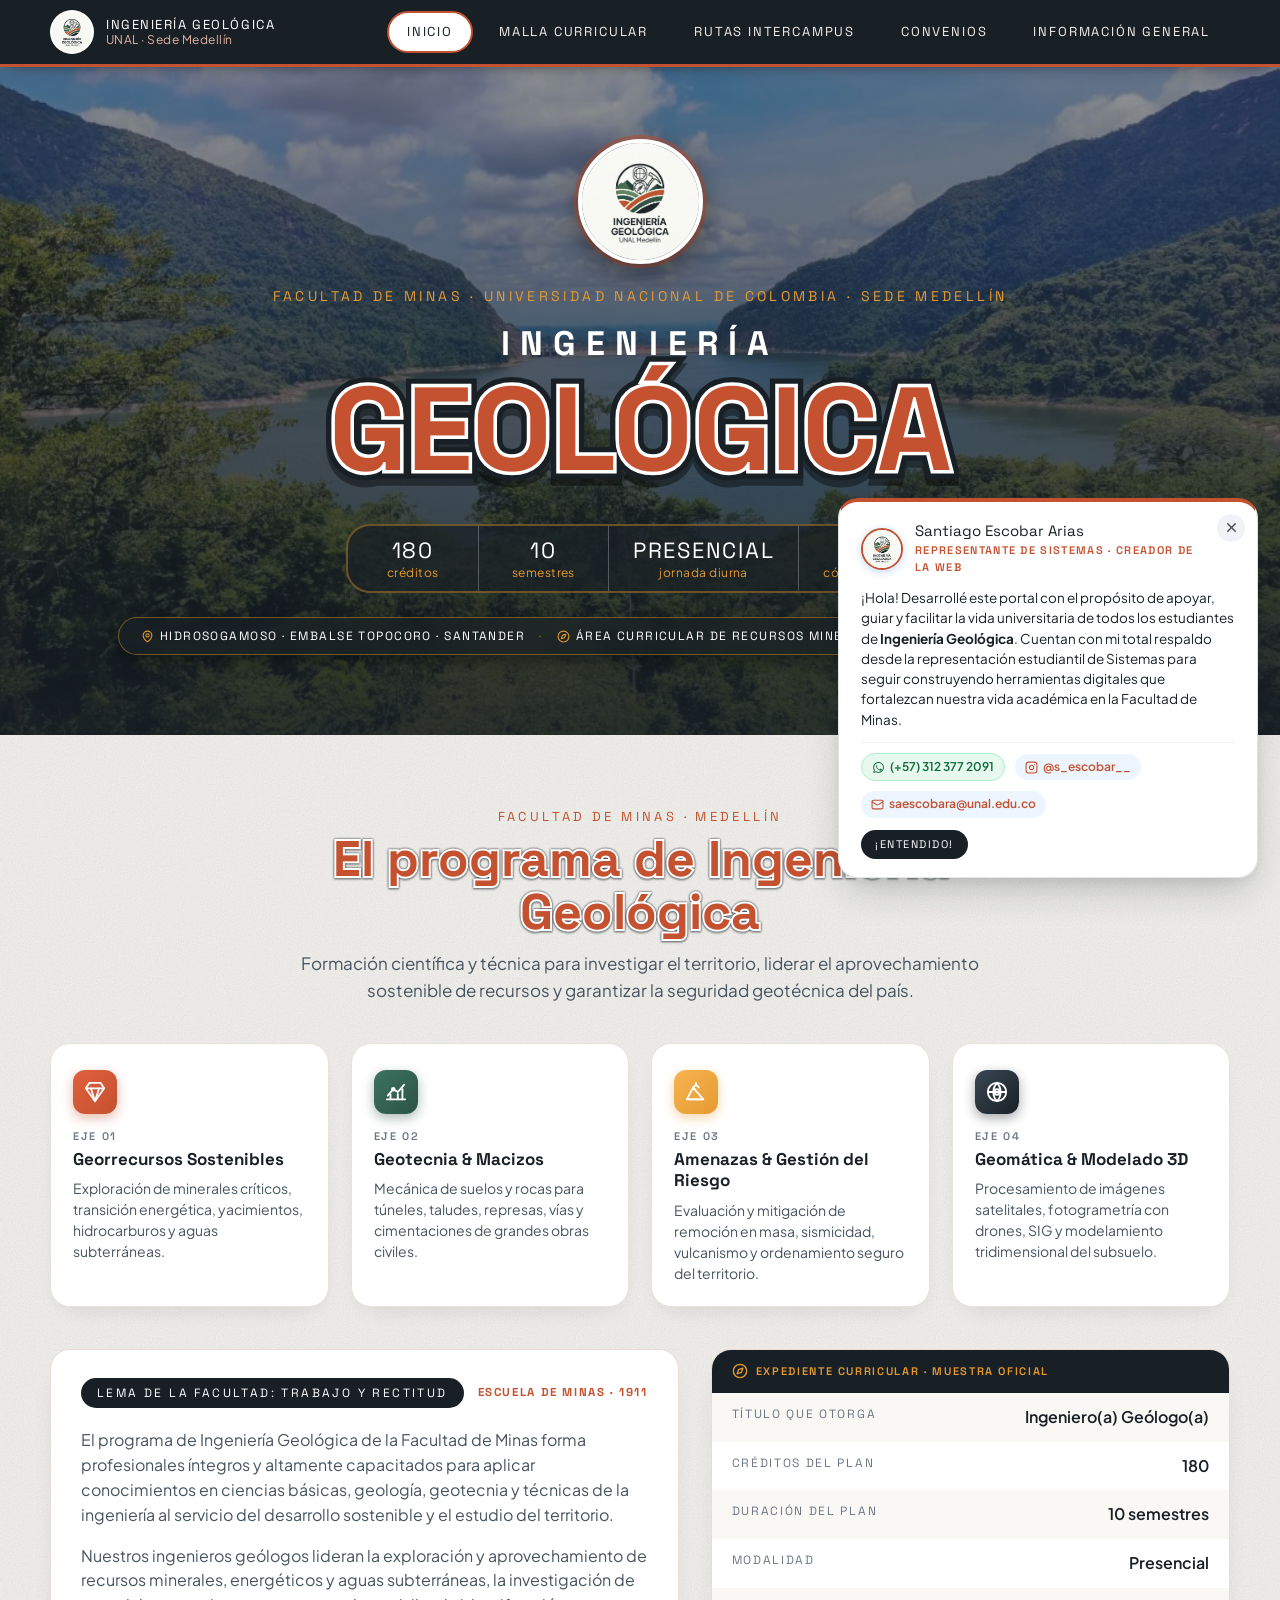
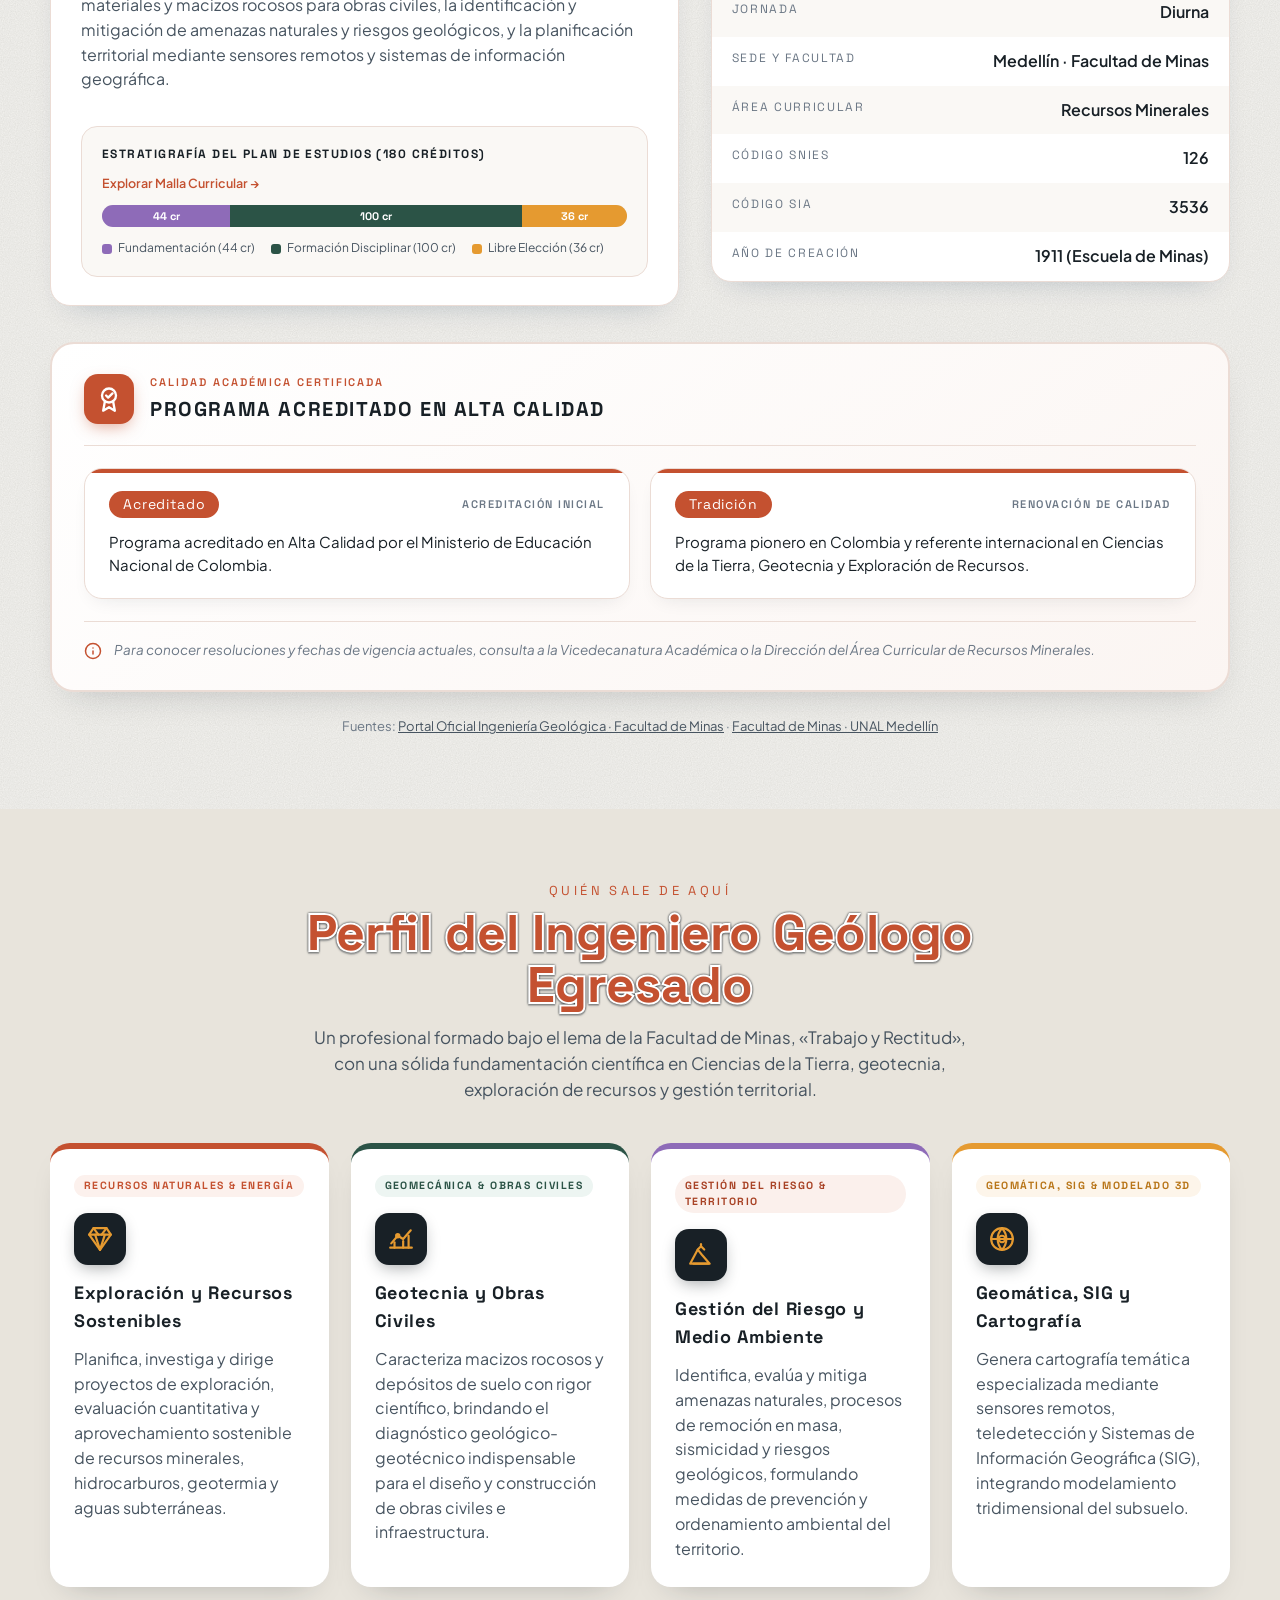
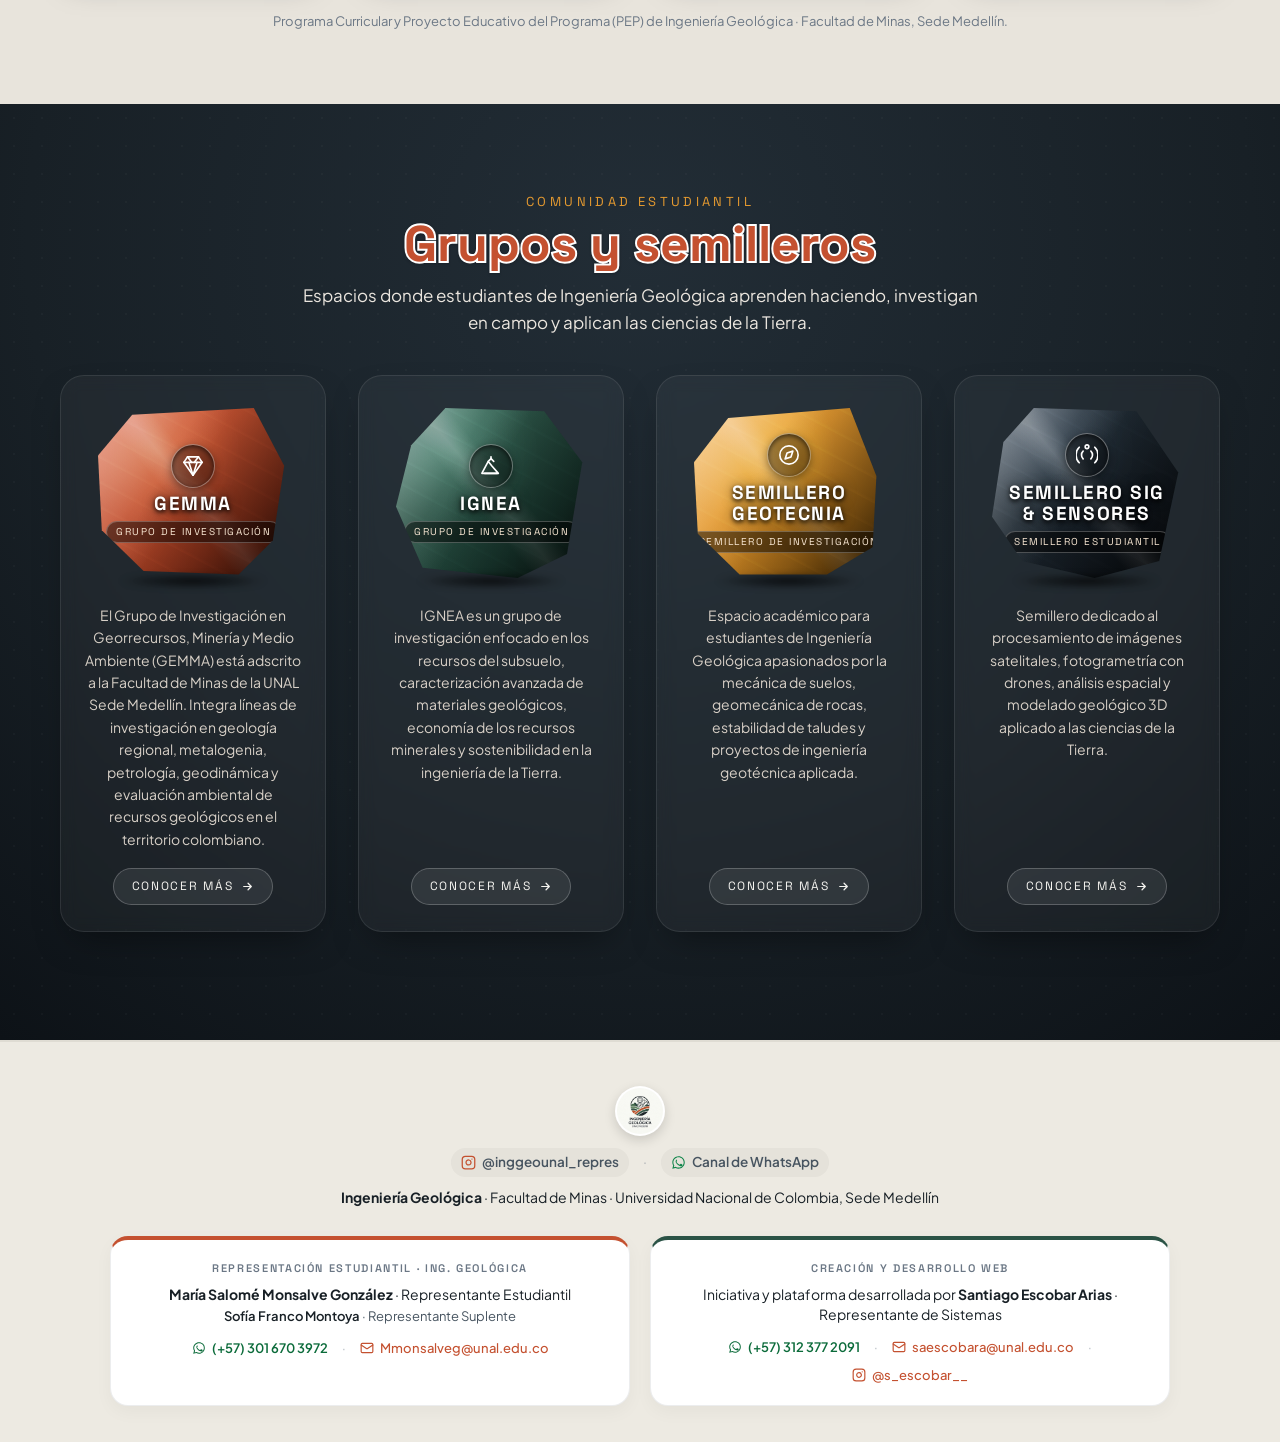
==== index.html @ 5e001ba3 "Beta web Geologia UNMED" ====
<!doctype html>
<html lang="es">
<head>
  <meta charset="utf-8">
  <meta name="viewport" content="width=device-width, initial-scale=1">
  <title>Ingeniería Geológica · UNAL Medellín</title>
  <meta name="description" content="Programa de Ingeniería Geológica de la Facultad de Minas, Universidad Nacional de Colombia, Sede Medellín: información del programa, malla curricular, perfil del egresado, grupos de investigación y vida estudiantil.">
  <link rel="icon" type="image/jpeg" href="img/logo-geologia.jpg">
  <link rel="preconnect" href="https://fonts.googleapis.com">
  <link rel="preconnect" href="https://fonts.gstatic.com" crossorigin>
  <link rel="stylesheet" href="https://fonts.googleapis.com/css2?family=Plus+Jakarta+Sans:wght@400;500;600;700&family=Space+Grotesk:wght@500;600;700&display=swap">
  <link rel="stylesheet" href="css/base.css">
  <link rel="stylesheet" href="css/inicio.css">
</head>
<body data-pagina="inicio">

  <div id="barra"></div>

  <!-- PORTADA -->
  <section class="portada foto foto--inicio">
    <div class="contenedor portada__contenido">
      <div class="portada__logo-wrap">
        <img class="portada__logo" src="img/logo-geologia.jpg" alt="Logo oficial de Ingeniería Geológica · Facultad de Minas" width="125" height="125">
      </div>
      <p class="portada__lugar">Facultad de Minas · Universidad Nacional de Colombia · Sede Medellín</p>

      <h1 class="portada__titulo">
        <span class="portada__antetitulo">Ingeniería</span>
        <span class="letras-varsity" data-texto="Geológica">Geológica</span>
      </h1>

      <ul class="portada__cifras" id="portada-cifras" aria-label="Datos clave del programa"></ul>

      <div class="portada__geobadge" aria-label="Tradición y localización geológica">
        <span class="portada__geobadge-item">
          <svg viewBox="0 0 24 24" fill="none" stroke="currentColor" stroke-width="2" stroke-linecap="round" stroke-linejoin="round" width="13" height="13" aria-hidden="true"><path d="M20 10c0 6-8 12-8 12s-8-6-8-12a8 8 0 0 1 16 0Z"/><circle cx="12" cy="10" r="3"/></svg>
          Hidrosogamoso · Embalse Topocoro · Santander
        </span>
        <span class="portada__geobadge-sep" aria-hidden="true">·</span>
        <span class="portada__geobadge-item">
          <svg viewBox="0 0 24 24" fill="none" stroke="currentColor" stroke-width="2" stroke-linecap="round" stroke-linejoin="round" width="13" height="13" aria-hidden="true"><circle cx="12" cy="12" r="10"/><polygon points="16.24 7.76 14.12 14.12 7.76 16.24 9.88 9.88 16.24 7.76"/></svg>
          Área Curricular de Recursos Minerales
        </span>
        <span class="portada__geobadge-sep" aria-hidden="true">·</span>
        <span class="portada__geobadge-item">Escuela de Minas · Desde 1911</span>
      </div>
    </div>
  </section>

  <main>

    <!-- EL PROGRAMA: se carga al abrir la página -->
    <section class="seccion programa" id="programa" aria-labelledby="programa-titulo">
      <div class="contenedor" id="programa-contenido">
        <p class="cargando">Cargando programa…</p>
      </div>
    </section>

    <!-- PERFIL DEL EGRESADO: se carga cuando la persona se acerca -->
    <section class="seccion perfil" id="perfil" aria-labelledby="perfil-titulo" data-carga="perfil">
      <div class="contenedor" id="perfil-contenido">
        <p class="cargando">Cargando perfil…</p>
      </div>
    </section>

    <!-- GRUPOS Y SEMILLEROS: se carga cuando la persona se acerca -->
    <section class="grupos" id="grupos" aria-labelledby="grupos-titulo" data-carga="grupos">
      <div class="contenedor" id="grupos-contenido">
        <p class="cargando">Cargando grupos…</p>
      </div>
    </section>

  </main>

  <div id="pie"></div>

  <script src="js/comun.js"></script>
  <script src="js/inicio.js"></script>
</body>
</html>
---- css/base.css ----
/* =========================================================
   INGENIERÍA DE SISTEMAS · UNAL MEDELLÍN — ESTILOS COMUNES
   Los usan todas las páginas (módulos).
   1. Variables y base
   2. Fondos con fotos
   3. Barra superior y navegación
   4. Portada
   5. Títulos de sección y mensajes
   6. Pie
   ========================================================= */


/* ---------- 1. Variables y base ---------- */

:root {
  /* Paleta "Estratos & Terreno" — Ingeniería Geológica UNAL Medellín */
  --bg-main: #F5F4F0;
  --text-primary: #182026;
  --brand-earth: #C45130;
  --brand-mineral: #2B5346;
  --accent-cta: #E59A30;
  --surface-card: #FFFFFF;

  /* Estructura y Neutros */
  --basalto: #182026;
  --basalto-medio: #222b33;
  --papel: #F5F4F0;
  --tinta: #182026;
  --tinta-suave: #475460;
  --gris: #6b7785;
  --linea: #dedbd2;

  /* Identidad y Acentos */
  --terracota: #C45130;
  --terracota-oscuro: #9e3d20;
  --terracota-suave: #fdf2ed;
  --olivino: #2B5346;
  --olivino-oscuro: #1d3b31;
  --ambar: #E59A30;
  --ambar-suave: #fef6eb;

  /* Aliases para compatibilidad con la base */
  --azul-marino: var(--basalto);
  --azul: var(--terracota);
  --azul-oscuro: var(--terracota-oscuro);
  --azul-brillante: var(--ambar);

  /* Colores de los componentes de la malla (del PDF del programa curricular) */
  --fundamentacion: #8E6BB8;
  --disciplinar: var(--olivino);
  --libre: var(--ambar);

  /* Tipografía oficial */
  --letra-titulo: 'Space Grotesk', sans-serif;
  --letra-universidad: 'Space Grotesk', sans-serif;
  --letra-texto: 'Plus Jakarta Sans', sans-serif;
  --letra-estrecha: 'Space Grotesk', sans-serif;
}

*, *::before, *::after { box-sizing: border-box; }
[hidden] { display: none !important; }

html { scroll-behavior: smooth; }

body {
  margin: 0;
  font-family: var(--letra-texto);
  line-height: 1.55;
  color: var(--tinta);
  background: url(../img/textura.svg), var(--papel);
}

h1, h2, h3, h4, p { margin: 0; }
svg { display: block; }
button { font: inherit; color: inherit; cursor: pointer; }
a { color: var(--azul); }

.contenedor {
  width: min(1180px, 100% - 32px);
  margin-inline: auto;
}

.solo-lectores {
  position: absolute;
  width: 1px; height: 1px;
  overflow: hidden;
  clip-path: inset(50%);
  white-space: nowrap;
}

@keyframes aparecer {
  from { opacity: 0; transform: translateY(8px); }
  to { opacity: 1; transform: none; }
}


/* ---------- 2. Fondos con fotos de la Facultad de Minas ----------
   Uso: class="foto foto--entrada". La foto va en ::before y un velo azul en ::after. */

.foto {
  position: relative;
  isolation: isolate;
  overflow: hidden;
  background-color: var(--basalto);
}
.foto::before,
.foto::after {
  content: '';
  position: absolute;
  z-index: -1;
}
.foto::before {
  inset: -14px;
  background-size: cover;
  background-position: center;
  filter: blur(2px);
}
.foto::after {
  inset: 0;
  background: linear-gradient(rgba(24, 32, 38, .75), rgba(24, 32, 38, .90));
}
.foto--entrada::before {
  background-image: url(../img/la-mugrosa.jpg);
  background-position: center 42%;
  filter: none;
}
.foto--edificio::before {
  background-image: url(../img/la-mugrosa.jpg);
  background-position: center 42%;
  filter: none;
}
.foto--inicio::before {
  background-image: url(../img/hidrosogamoso.jpg);
  background-position: center 48%;
  filter: none;
}
.foto--inicio::after {
  background: linear-gradient(
    180deg,
    rgba(24, 32, 38, 0.45) 0%,
    rgba(24, 32, 38, 0.62) 48%,
    rgba(24, 32, 38, 0.88) 100%
  );
}
body[data-pagina="inicio"] .portada.foto::before {
  background-image: url(../img/hidrosogamoso.jpg);
  background-position: center 48%;
  filter: none;
}
body[data-pagina="inicio"] .portada.foto::after {
  background: linear-gradient(
    180deg,
    rgba(24, 32, 38, 0.48) 0%,
    rgba(24, 32, 38, 0.65) 48%,
    rgba(24, 32, 38, 0.88) 100%
  );
}


/* ---------- 3. Barra superior y navegación ---------- */

.barra {
  position: sticky;
  top: 0;
  z-index: 20;
  background: var(--basalto);
  border-bottom: 3px solid var(--terracota);
  box-shadow: 0 6px 18px -10px rgba(0, 0, 0, .6);
}
.barra__contenido {
  display: flex;
  align-items: center;
  justify-content: space-between;
  gap: 16px;
  min-height: 64px;
}
.barra__marca {
  display: flex;
  align-items: center;
  gap: 12px;
  color: #fff;
  text-decoration: none;
}
.barra__escudo { width: 44px; height: 44px; flex: none; display: flex; align-items: center; justify-content: center; }
.barra__escudo-img {
  width: 44px;
  height: 44px;
  border-radius: 50%;
  object-fit: cover;
  border: 2px solid rgba(255, 255, 255, .85);
  background: #fff;
  display: block;
}
.barra__texto {
  display: flex;
  flex-direction: column;
  font-family: var(--letra-universidad);
  font-size: 13px;
  line-height: 1.2;
  letter-spacing: .12em;
  text-transform: uppercase;
}
.barra__texto small {
  font-family: var(--letra-texto);
  font-size: 12px;
  letter-spacing: .04em;
  text-transform: none;
  color: #e5b3a3;
}

.nav { display: flex; gap: 6px; }
.nav a {
  padding: 9px 18px;
  border-radius: 999px;
  border: 2px solid transparent;
  font-family: var(--letra-universidad);
  font-size: 13px;
  letter-spacing: .14em;
  text-transform: uppercase;
  text-decoration: none;
  white-space: nowrap;
  color: #f2ede9;
  transition: background .15s, color .15s;
}
.nav a:hover { background: rgba(255, 255, 255, .15); color: #fff; }
.nav a[aria-current="page"] {
  background: #fff;
  color: var(--basalto);
  border-color: var(--terracota);
}
.nav a:focus-visible { outline: 3px solid var(--ambar); outline-offset: 2px; }

/* Botón menú móvil (oculto en pantallas grandes) */
.barra__boton-menu {
  display: none;
  align-items: center;
  gap: 8px;
  padding: 8px 14px;
  border-radius: 999px;
  border: 1.5px solid rgba(255, 255, 255, 0.35);
  background: rgba(255, 255, 255, 0.1);
  color: #fff;
  font-family: var(--letra-universidad);
  font-size: 12px;
  letter-spacing: .14em;
  text-transform: uppercase;
  transition: background .15s, border-color .15s, color .15s, transform .1s;
}
.barra__boton-menu:hover {
  background: rgba(255, 255, 255, 0.2);
  border-color: #fff;
}
.barra__boton-menu:active {
  transform: scale(0.97);
}
.barra__boton-menu:focus-visible {
  outline: 3px solid var(--ambar);
  outline-offset: 2px;
}
.barra__icono {
  width: 18px;
  height: 18px;
  display: flex;
  align-items: center;
  justify-content: center;
}
.barra__icono svg {
  width: 18px;
  height: 18px;
}
.barra__icono--cerrar {
  display: none;
}

/* Estado abierto en la barra */
.barra.is-menu-abierto .barra__boton-menu {
  background: #fff;
  color: var(--basalto);
  border-color: var(--terracota);
}
.barra.is-menu-abierto .barra__icono--abrir {
  display: none;
}
.barra.is-menu-abierto .barra__icono--cerrar {
  display: flex;
}


/* ---------- 4. Portada ---------- */

.portada__contenido {
  display: flex;
  flex-direction: column;
  align-items: center;
  text-align: center;
  padding: 72px 0 80px;
}
.portada--corta .portada__contenido { padding: 48px 0 52px; }

.portada__lugar {
  font-family: var(--letra-universidad);
  font-size: 14px;
  letter-spacing: .24em;
  text-transform: uppercase;
  color: var(--ambar);
}
.portada__titulo { margin-top: 10px; }
.portada__antetitulo {
  display: block;
  font-family: var(--letra-universidad);
  font-size: clamp(20px, 3vw, 34px);
  letter-spacing: .3em;
  text-transform: uppercase;
  color: #fff;
}

/* Letras tipo uniforme universitario: relleno terracota, borde blanco y contorno basalto */
.letras-varsity {
  position: relative;
  display: inline-block;
  isolation: isolate;
  font-family: var(--letra-titulo);
  font-weight: 700;
  font-size: clamp(48px, 9.5vw, 118px);
  line-height: 1;
  text-transform: uppercase;
  color: var(--terracota);
  -webkit-text-stroke: .06em #fff;
  paint-order: stroke fill;
}
.portada--corta .letras-varsity { font-size: clamp(40px, 7vw, 82px); }
.letras-varsity--sub {
  display: block;
  margin-top: 10px;
  font-size: clamp(32px, 6.2vw, 76px);
  letter-spacing: .02em;
}
.letras-varsity::before {
  content: attr(data-texto);
  position: absolute;
  inset: 0;
  z-index: -1;
  -webkit-text-stroke: .15em var(--basalto);
  paint-order: stroke fill;
  filter: drop-shadow(0 .06em 0 rgba(0, 0, 0, .4));
}

.portada__logo-wrap {
  margin-bottom: 22px;
}
.portada__logo {
  width: 125px;
  height: 125px;
  border-radius: 50%;
  object-fit: cover;
  border: 4px solid #fff;
  box-shadow: 0 10px 30px rgba(0, 0, 0, .45), 0 0 0 4px rgba(196, 81, 48, .5);
  background: #fff;
  display: block;
  margin: 0 auto;
  transition: transform .25s ease;
}
.portada__logo:hover {
  transform: scale(1.05);
}

.portada__subtitulo {
  margin-top: 14px;
  font-family: var(--letra-titulo);
  font-size: clamp(24px, 4.2vw, 48px);
  letter-spacing: .05em;
  text-transform: uppercase;
  color: #fff;
}
.portada__texto {
  max-width: 620px;
  margin-top: 14px;
  font-size: 17px;
  color: #ede9e1;
}

.portada__cifras {
  display: flex;
  flex-wrap: wrap;
  justify-content: center;
  margin: 36px 0 0;
  padding: 0;
  list-style: none;
  border: 2px solid rgba(229, 154, 48, .4);
  border-radius: 24px;
  background: rgba(24, 32, 38, .75);
}
.portada__cifras li {
  display: flex;
  flex-direction: column;
  align-items: center;
  justify-content: center;
  min-width: 130px;
  padding: 12px 24px;
  font-family: var(--letra-universidad);
  font-size: 22px;
  line-height: 1.1;
  letter-spacing: .08em;
  text-transform: uppercase;
  color: #fff;
}
.portada__cifras li + li { border-left: 1px solid rgba(255, 255, 255, .25); }
.portada__cifras small {
  margin-top: 3px;
  font-family: var(--letra-texto);
  font-size: 12px;
  letter-spacing: .04em;
  text-transform: none;
  color: var(--ambar);
}

.portada__boton {
  display: inline-flex;
  align-items: center;
  gap: 12px;
  height: 56px;
  margin-top: 28px;
  padding: 0 26px 0 30px;
  border-radius: 999px;
  background: #fff;
  color: var(--basalto);
  font-family: var(--letra-universidad);
  font-size: 15px;
  letter-spacing: .16em;
  text-transform: uppercase;
  text-decoration: none;
  box-shadow: inset 0 0 0 4px #fff, inset 0 0 0 6px var(--terracota), 0 12px 26px -10px rgba(0, 0, 0, .6);
  transition: transform .15s;
}
.portada__boton:hover { transform: translateY(-2px); }
.portada__boton svg { width: 18px; height: 18px; color: var(--terracota); }

.portada__acciones {
  display: flex;
  flex-wrap: wrap;
  align-items: center;
  justify-content: center;
  gap: 16px;
  margin-top: 28px;
}
.portada__acciones .portada__boton {
  margin-top: 0;
}
.portada__boton--secundario {
  background: rgba(24, 32, 38, .85);
  color: #fff;
  box-shadow: inset 0 0 0 2px rgba(229, 154, 48, .5), 0 12px 26px -10px rgba(0, 0, 0, .5);
}
.portada__boton--secundario:hover {
  background: var(--terracota);
  box-shadow: inset 0 0 0 2px #fff, 0 14px 28px -10px rgba(0, 0, 0, .6);
}
.portada__boton--secundario svg {
  color: var(--ambar);
}


/* ---------- 5. Títulos de sección y mensajes ---------- */

.seccion { padding: 72px 0; }

.seccion-titulo {
  max-width: 680px;
  margin: 0 auto 40px;
  text-align: center;
}
.seccion-titulo__antetitulo {
  font-family: var(--letra-universidad);
  font-size: 13px;
  letter-spacing: .26em;
  text-transform: uppercase;
  color: var(--azul);
}
.seccion-titulo h2 {
  margin-top: 6px;
  font-family: var(--letra-titulo);
  font-weight: 700;
  font-size: clamp(32px, 5vw, 50px);
  line-height: 1.05;
  color: var(--terracota);
  -webkit-text-stroke: 4px #fff;
  paint-order: stroke fill;
  filter: drop-shadow(0 0 1px var(--basalto)) drop-shadow(0 2px 0 rgba(24, 32, 38, .2));
}
.seccion-titulo__intro { margin-top: 12px; font-size: 17px; color: var(--tinta-suave); }

.aviso {
  max-width: 560px;
  margin: 40px auto;
  padding: 22px 24px;
  border: 2px dashed var(--azul);
  border-radius: 18px;
  background: #fff;
  text-align: center;
  color: var(--tinta-suave);
}
.aviso strong { color: var(--azul-marino); }
.aviso code {
  padding: 2px 6px;
  border-radius: 6px;
  background: #eef3f9;
  font-size: 14px;
}

.cargando {
  padding: 48px 0;
  text-align: center;
  font-family: var(--letra-universidad);
  letter-spacing: .2em;
  text-transform: uppercase;
  font-size: 13px;
  color: var(--gris);
}


/* ---------- 6. Pie ---------- */

.pie {
  display: flex;
  flex-direction: column;
  align-items: center;
  gap: 22px;
  padding: 44px 20px 36px;
  text-align: center;
  font-size: 14px;
  color: var(--tinta-suave);
  border-top: 2px solid #dfdcd3;
  background: #edeae2;
}
.pie__marca {
  display: flex;
  flex-direction: column;
  align-items: center;
  gap: 10px;
}
.pie__programa {
  margin: 0;
  font-size: 14px;
  color: var(--basalto);
}
.pie__paneles {
  display: grid;
  grid-template-columns: repeat(auto-fit, minmax(320px, 1fr));
  gap: 20px;
  width: min(1060px, 100%);
  margin-top: 6px;
}
.pie__panel {
  display: flex;
  flex-direction: column;
  align-items: center;
  gap: 8px;
  padding: 20px 22px;
  border-radius: 18px;
  background: #ffffff;
  border: 1px solid rgba(24, 32, 38, 0.08);
  box-shadow: 0 6px 18px rgba(24, 32, 38, 0.04);
}
.pie__panel--repres {
  border-top: 4px solid var(--terracota);
}
.pie__panel--autor {
  border-top: 4px solid var(--olivino);
}
.pie__panel-tag {
  font-family: var(--letra-universidad);
  font-size: 11px;
  letter-spacing: .15em;
  text-transform: uppercase;
  color: var(--gris);
  font-weight: 600;
}
.pie__panel-titular {
  margin: 0;
  font-size: 14px;
  color: var(--basalto);
  line-height: 1.4;
}
.pie__panel-titular strong {
  color: var(--basalto);
  font-weight: 700;
}
.pie__repres-nombres {
  display: flex;
  flex-direction: column;
  gap: 3px;
  align-items: center;
  text-align: center;
}
.pie__panel-suplente {
  margin: 0;
  font-size: 13px;
  color: var(--tinta-suave);
  line-height: 1.35;
}
.pie__panel-suplente strong {
  color: var(--basalto);
  font-weight: 600;
}
.pie__escudo {
  display: flex;
  align-items: center;
  justify-content: center;
  width: 50px;
  height: 50px;
}
.pie__escudo-img {
  width: 50px;
  height: 50px;
  border-radius: 50%;
  object-fit: cover;
  border: 2px solid rgba(255, 255, 255, .85);
  background: #fff;
  display: block;
  box-shadow: 0 4px 12px rgba(0, 0, 0, .15);
  transition: transform .2s ease, filter .2s;
}
.pie__escudo:hover .pie__escudo-img {
  transform: scale(1.08);
}
.pie__redes-carrera {
  display: inline-flex;
  align-items: center;
  justify-content: center;
  gap: 8px 14px;
  flex-wrap: wrap;
  margin-top: 2px;
}
.pie__enlace-red {
  display: inline-flex;
  align-items: center;
  gap: 6px;
  font-weight: 600;
  color: var(--tinta-suave);
  text-decoration: none;
  font-size: 13.5px;
  padding: 4px 10px;
  border-radius: 999px;
  background: rgba(24, 32, 38, 0.04);
  transition: color .2s, background-color .2s;
}
.pie__enlace-red svg {
  width: 15px;
  height: 15px;
  color: var(--terracota);
  flex-shrink: 0;
}
.pie__enlace-red:hover {
  color: var(--terracota);
  background: rgba(196, 81, 48, 0.1);
}
.pie__enlace-red--wpp svg {
  color: #0d8448;
}
.pie__enlace-red--wpp:hover {
  color: #0d8448;
  background: rgba(13, 132, 72, 0.1);
}
.pie__redes-sep {
  color: var(--gris);
  opacity: 0.5;
  user-select: none;
}
  width: 48px;
  height: 48px;
  border-radius: 50%;
  object-fit: cover;
  border: 2px solid rgba(255, 255, 255, .75);
  background: #fff;
  display: block;
  box-shadow: 0 4px 12px rgba(0, 0, 0, .15);
  transition: transform .2s ease, filter .2s;
}
.pie__escudo:hover .pie__escudo-img {
  transform: scale(1.08);
}
.pie__contacto {
  display: inline-flex;
  align-items: center;
  flex-wrap: wrap;
  justify-content: center;
  gap: 8px 14px;
  font-size: 13px;
  margin-top: 4px;
}
.pie__contacto-link {
  display: inline-flex;
  align-items: center;
  gap: 6px;
  color: var(--azul);
  text-decoration: none;
  font-weight: 500;
  transition: color .15s;
}
.pie__contacto-link:hover {
  color: var(--azul-oscuro);
  text-decoration: underline;
}
.pie__contacto-link--wpp {
  color: #0b6b3a;
  font-weight: 600;
}
.pie__contacto-link--wpp:hover {
  color: #064e29;
}
.pie__contacto-link--drive {
  color: #1a73e8;
  font-weight: 600;
}
.pie__contacto-link--drive:hover {
  color: #1255af;
}
.pie__contacto-link svg {
  flex-shrink: 0;
}
.pie__contacto-sep {
  color: #adb5bd;
}


/* ---------- 7. Mensaje flotante de bienvenida / Creador ---------- */

.toast-autor {
  position: fixed;
  bottom: 22px;
  right: 22px;
  z-index: 999;
  max-width: 420px;
  width: calc(100% - 36px);
  pointer-events: none;
  opacity: 0;
  transform: translateY(24px) scale(0.96);
  transition: opacity .3s cubic-bezier(0.16, 1, 0.3, 1), transform .3s cubic-bezier(0.16, 1, 0.3, 1);
}

.toast-autor.is-visible {
  pointer-events: auto;
  opacity: 1;
  transform: translateY(0) scale(1);
}

.toast-autor.is-hiding {
  opacity: 0;
  transform: translateY(16px) scale(0.95);
}

.toast-autor__tarjeta {
  position: relative;
  background: #ffffff;
  border-radius: 20px;
  border: 1px solid rgba(24, 32, 38, 0.12);
  border-top: 4px solid var(--azul);
  box-shadow: 0 16px 38px -8px rgba(24, 32, 38, 0.25), 0 4px 12px rgba(0, 0, 0, 0.05);
  padding: 20px 22px 18px;
  display: flex;
  flex-direction: column;
  gap: 12px;
}

.toast-autor__cerrar {
  position: absolute;
  top: 12px;
  right: 12px;
  width: 28px;
  height: 28px;
  border: none;
  border-radius: 50%;
  background: #f0f3f6;
  color: var(--tinta-suave);
  display: flex;
  align-items: center;
  justify-content: center;
  cursor: pointer;
  transition: background .15s, color .15s, transform .1s;
}

.toast-autor__cerrar:hover {
  background: #e2e8f0;
  color: var(--azul-marino);
  transform: scale(1.05);
}

.toast-autor__cabecera {
  display: flex;
  align-items: center;
  gap: 12px;
  padding-right: 28px;
}

.toast-autor__avatar {
  width: 42px;
  height: 42px;
  border-radius: 50%;
  border: 2px solid var(--azul);
  overflow: hidden;
  flex-shrink: 0;
  background: #fff;
  box-shadow: 0 2px 8px rgba(22, 103, 194, 0.25);
}

.toast-autor__avatar-img {
  width: 100%;
  height: 100%;
  object-fit: cover;
  display: block;
}

.toast-autor__titulos {
  display: flex;
  flex-direction: column;
  gap: 2px;
}

.toast-autor__nombre {
  font-family: var(--letra-titulo);
  font-size: 15px;
  font-weight: 400;
  color: var(--azul-marino);
  line-height: 1.2;
}

.toast-autor__cargo {
  font-family: var(--letra-universidad);
  font-size: 11px;
  letter-spacing: .12em;
  text-transform: uppercase;
  color: var(--azul);
  font-weight: 600;
}

.toast-autor__mensaje {
  font-size: 13.5px;
  line-height: 1.5;
  color: var(--tinta);
  margin: 0;
}

.toast-autor__mensaje strong {
  color: var(--azul-marino);
}

.toast-autor__pie {
  display: flex;
  align-items: center;
  justify-content: space-between;
  gap: 12px;
  padding-top: 10px;
  border-top: 1px solid #edf1f5;
  flex-wrap: wrap;
}

.toast-autor__redes {
  display: inline-flex;
  align-items: center;
  gap: 10px;
  flex-wrap: wrap;
}

.toast-autor__enlace {
  display: inline-flex;
  align-items: center;
  gap: 5px;
  font-size: 12px;
  font-weight: 600;
  color: var(--azul);
  text-decoration: none;
  background: #edf5fe;
  padding: 4px 10px;
  border-radius: 999px;
  transition: background .15s, color .15s;
}

.toast-autor__enlace:hover {
  background: var(--azul);
  color: #fff;
}

.toast-autor__enlace--wpp {
  background: #e7f9ee;
  color: #0b6b3a;
  border: 1px solid #b3eccb;
}

.toast-autor__enlace--wpp:hover {
  background: #25d366;
  border-color: #25d366;
  color: #fff;
}

.toast-autor__btn-ok {
  border: none;
  background: var(--azul-marino);
  color: #fff;
  font-family: var(--letra-universidad);
  font-size: 11px;
  letter-spacing: .14em;
  text-transform: uppercase;
  padding: 6px 14px;
  border-radius: 999px;
  cursor: pointer;
  transition: background .15s;
}

.toast-autor__btn-ok:hover {
  background: var(--azul);
}


/* ---------- Tablet y móvil ---------- */

@keyframes menuDesplegar {
  from {
    opacity: 0;
    transform: translateY(-8px);
  }
  to {
    opacity: 1;
    transform: translateY(0);
  }
}

/* En escritorios medianos ajustamos levemente los enlaces para que quepan holgados */
@media (min-width: 981px) and (max-width: 1120px) {
  .nav a {
    padding: 8px 12px;
    font-size: 12px;
  }
}

/* De 980px hacia abajo (tablets y móviles): Barra compacta con menú colapsable */
@media (max-width: 980px) {
  .barra__contenido {
    min-height: 58px;
    padding-block: 8px;
  }
  .barra__boton-menu {
    display: inline-flex;
    flex-shrink: 0;
  }
  .nav {
    display: none;
    position: absolute;
    top: 100%;
    left: 0;
    right: 0;
    background: var(--azul-marino);
    border-bottom: 3px solid var(--azul);
    box-shadow: 0 16px 30px -6px rgba(0, 0, 0, .65);
    padding: 16px;
    flex-direction: column;
    gap: 8px;
    max-height: calc(100vh - 65px);
    overflow-y: auto;
  }
  .barra.is-menu-abierto .nav {
    display: flex;
    animation: menuDesplegar .2s ease-out;
  }
  .nav a {
    width: 100%;
    padding: 12px 16px;
    border-radius: 12px;
    font-size: 13px;
    letter-spacing: .12em;
    text-align: center;
    border: 1px solid rgba(255, 255, 255, 0.15);
    background: rgba(255, 255, 255, 0.06);
  }
  .nav a:hover {
    background: rgba(255, 255, 255, 0.16);
    color: #fff;
  }
  .nav a[aria-current="page"] {
    background: #fff;
    color: var(--azul-marino);
    border: 2px solid var(--azul);
    font-weight: 600;
  }
}

@media (max-width: 720px) {
  .portada__contenido { padding: 48px 0 56px; }
  .portada__cifras li { min-width: 50%; }
  .portada__cifras li:nth-child(odd) { border-left: 0; }
  .portada__cifras li:nth-child(n + 3) { border-top: 1px solid rgba(255, 255, 255, .25); }
  .seccion { padding: 52px 0; }
}

@media (max-width: 480px) {
  .toast-autor {
    bottom: 12px;
    right: 12px;
    left: 12px;
    width: auto;
    max-width: none;
  }
  .toast-autor__tarjeta {
    padding: 16px 16px 14px;
  }
  .toast-autor__pie {
    flex-direction: column;
    align-items: stretch;
    gap: 10px;
  }
  .toast-autor__redes {
    justify-content: flex-start;
  }
  .toast-autor__btn-ok {
    text-align: center;
    padding: 8px 14px;
    width: 100%;
  }
  .barra__escudo,
  .barra__escudo-img {
    width: 38px;
    height: 38px;
  }
  .barra__texto {
    font-size: 11px;
    letter-spacing: .08em;
  }
  .barra__texto small {
    font-size: 10px;
  }
  .barra__boton-menu {
    padding: 7px 11px;
    font-size: 11px;
  }
}

@media (max-width: 360px) {
  .barra__marca {
    gap: 8px;
  }
  .barra__escudo,
  .barra__escudo-img {
    width: 32px;
    height: 32px;
  }
  .barra__texto {
    font-size: 10px;
  }
  .barra__boton-texto {
    display: none;
  }
  .barra__boton-menu {
    padding: 7px 9px;
  }
}
---- css/inicio.css ----
/* =========================================================
   MÓDULO INICIO — ESTILOS
   0. Geobadge en portada (Cerro Tusa)
   1. Pilares geológicos y el programa
   2. Perfil del egresado
   3. Grupos estudiantiles y semilleros (Roquitas)
   ========================================================= */

/* ---------- 0. Geobadge en portada ---------- */
.portada__geobadge {
  display: inline-flex;
  align-items: center;
  flex-wrap: wrap;
  justify-content: center;
  gap: 8px 14px;
  margin-top: 24px;
  padding: 9px 22px;
  border-radius: 999px;
  background: rgba(24, 32, 38, 0.68);
  border: 1px solid rgba(229, 154, 48, 0.45);
  backdrop-filter: blur(8px);
  color: #f5f4f0;
  font-family: var(--letra-universidad);
  font-size: 12px;
  letter-spacing: .12em;
  text-transform: uppercase;
  box-shadow: 0 4px 18px rgba(0, 0, 0, 0.45);
}
.portada__geobadge-item {
  display: inline-flex;
  align-items: center;
  gap: 6px;
  color: #fff;
}
.portada__geobadge-item svg {
  color: var(--ambar);
}
.portada__geobadge-sep {
  color: var(--ambar);
  opacity: 0.6;
}

/* ---------- 1. Los 4 Pilares de la Geología ---------- */
.geopilares {
  display: grid;
  grid-template-columns: repeat(auto-fit, minmax(240px, 1fr));
  gap: 22px;
  margin-bottom: 42px;
}
.geopilar {
  position: relative;
  display: flex;
  flex-direction: column;
  padding: 26px 22px 22px;
  border-radius: 20px;
  background: #ffffff;
  border: 1.5px solid #e8e3d8;
  box-shadow: 0 10px 26px -15px rgba(24, 32, 38, 0.2);
  transition: transform 0.25s ease, box-shadow 0.25s ease, border-color 0.25s ease;
}
.geopilar:hover {
  transform: translateY(-5px);
  border-color: var(--terracota);
  box-shadow: 0 18px 34px -15px rgba(196, 81, 48, 0.28);
}
.geopilar__icono {
  width: 44px;
  height: 44px;
  border-radius: 12px;
  display: grid;
  place-items: center;
  margin-bottom: 14px;
  color: #fff;
}
.geopilar__icono svg {
  width: 22px;
  height: 22px;
}
.geopilar__icono--mineral {
  background: linear-gradient(135deg, #e0603c, #C45130);
  box-shadow: 0 4px 12px rgba(196, 81, 48, 0.4);
}
.geopilar__icono--geotecnia {
  background: linear-gradient(135deg, #3d7261, #2B5346);
  box-shadow: 0 4px 12px rgba(43, 83, 70, 0.4);
}
.geopilar__icono--riesgo {
  background: linear-gradient(135deg, #f7b452, #E59A30);
  box-shadow: 0 4px 12px rgba(229, 154, 48, 0.4);
}
.geopilar__icono--geomatica {
  background: linear-gradient(135deg, #3a4752, #182026);
  box-shadow: 0 4px 12px rgba(24, 32, 38, 0.4);
}
.geopilar__tag {
  font-family: var(--letra-universidad);
  font-size: 11px;
  letter-spacing: .15em;
  text-transform: uppercase;
  color: var(--gris);
  margin-bottom: 4px;
  font-weight: 600;
}
.geopilar h4 {
  font-family: var(--letra-universidad);
  font-size: 17px;
  font-weight: 700;
  color: var(--basalto);
  margin-bottom: 8px;
  line-height: 1.25;
}
.geopilar p {
  font-size: 14px;
  line-height: 1.5;
  color: var(--tinta-suave);
  margin: 0;
}

/* ---------- 2. El programa ---------- */

.programa__rejilla {
  display: grid;
  grid-template-columns: 1.15fr 0.95fr;
  gap: 32px;
  align-items: start;
}

.programa__texto {
  display: flex;
  flex-direction: column;
  gap: 16px;
  padding: 28px 30px;
  border-radius: 20px;
  background: #fff;
  border: 1px solid #ebdcd5;
  box-shadow: 0 14px 30px -20px rgba(10, 44, 82, .3);
  font-size: 16px;
  color: var(--tinta-suave);
}
.programa__cabecera-texto {
  display: flex;
  align-items: center;
  justify-content: space-between;
  gap: 12px;
  flex-wrap: wrap;
  margin-bottom: 4px;
}
.programa__lema {
  display: inline-flex;
  align-self: flex-start;
  padding: 6px 16px;
  border-radius: 999px;
  background: var(--azul-marino);
  font-family: var(--letra-universidad);
  font-size: 12px;
  letter-spacing: .2em;
  text-transform: uppercase;
  color: #fff;
}
.programa__fundacion {
  font-family: var(--letra-universidad);
  font-size: 11.5px;
  letter-spacing: .14em;
  text-transform: uppercase;
  color: var(--terracota);
  font-weight: 700;
}

/* Estratigrafía Curricular */
.estratigrafia-curricular {
  margin-top: 18px;
  padding: 18px 20px;
  border-radius: 16px;
  background: #faf8f5;
  border: 1.5px solid #ebdcd5;
}
.estratigrafia-curricular__cabecera {
  display: flex;
  align-items: center;
  justify-content: space-between;
  gap: 10px;
  margin-bottom: 12px;
  flex-wrap: wrap;
}
.estratigrafia-curricular__titulo {
  font-family: var(--letra-universidad);
  font-size: 12px;
  letter-spacing: .12em;
  text-transform: uppercase;
  font-weight: 700;
  color: var(--basalto);
}
.estratigrafia-curricular__enlace {
  font-size: 12.5px;
  font-weight: 600;
  color: var(--terracota);
  text-decoration: none;
  transition: color 0.15s;
}
.estratigrafia-curricular__enlace:hover {
  text-decoration: underline;
  color: var(--terracota-oscuro);
}
.estratigrafia-curricular__barra {
  display: flex;
  height: 22px;
  border-radius: 999px;
  overflow: hidden;
  box-shadow: inset 0 2px 4px rgba(0, 0, 0, 0.15);
}
.estrato {
  display: flex;
  align-items: center;
  justify-content: center;
  font-family: var(--letra-titulo);
  font-size: 11px;
  font-weight: 700;
  color: #fff;
  transition: opacity 0.2s;
}
.estrato:hover {
  opacity: 0.9;
}
.estrato--fundamentacion { background: var(--fundamentacion); }
.estrato--disciplinar { background: var(--disciplinar); }
.estrato--libre { background: var(--libre); }

.estratigrafia-curricular__leyenda {
  display: flex;
  align-items: center;
  gap: 16px;
  margin-top: 12px;
  flex-wrap: wrap;
  font-size: 12px;
  color: var(--tinta-suave);
}
.estratigrafia-curricular__leyenda span {
  display: inline-flex;
  align-items: center;
  gap: 6px;
}
.estratigrafia-curricular__leyenda em {
  width: 10px;
  height: 10px;
  border-radius: 3px;
  display: inline-block;
}

/* Ficha estilo expediente geológico */
.ficha-contenedor {
  border-radius: 20px;
  background: #fff;
  box-shadow: 0 14px 30px -20px rgba(10, 44, 82, .3);
  overflow: hidden;
  border: 1px solid #ebdcd5;
}
.ficha__cabecera-geologica {
  display: flex;
  align-items: center;
  gap: 8px;
  padding: 13px 20px;
  background: var(--basalto);
  color: var(--ambar);
  font-family: var(--letra-universidad);
  font-size: 11px;
  letter-spacing: .15em;
  text-transform: uppercase;
  font-weight: 600;
}
.ficha-contenedor .ficha {
  margin: 0;
  padding: 0;
  list-style: none;
  border-radius: 0;
  box-shadow: none;
}
.ficha li {
  display: flex;
  justify-content: space-between;
  gap: 16px;
  padding: 12px 20px;
}
.ficha li:nth-child(odd) { background: #faf8f5; }
.ficha__etiqueta {
  font-family: var(--letra-universidad);
  font-size: 12px;
  letter-spacing: .14em;
  text-transform: uppercase;
  color: var(--gris);
}
.ficha__valor { text-align: right; font-weight: 600; color: var(--azul-marino); }

.acreditacion {
  margin-top: 36px;
  padding: 30px 32px;
  border-radius: 24px;
  border: 2px solid #ebdcd5;
  background: linear-gradient(145deg, #ffffff 0%, #fbf5f2 100%);
  box-shadow: 0 16px 36px -20px rgba(24, 32, 38, .25);
}
.acreditacion__cabecera {
  display: flex;
  align-items: center;
  gap: 16px;
  padding-bottom: 20px;
  border-bottom: 1px solid #ebdcd5;
}
.acreditacion__sello-icono {
  display: flex;
  align-items: center;
  justify-content: center;
  width: 50px;
  height: 50px;
  border-radius: 14px;
  background: var(--azul);
  color: #fff;
  flex-shrink: 0;
  box-shadow: 0 6px 16px -4px rgba(196, 81, 48, .5);
}
.acreditacion__sello-icono svg {
  width: 28px;
  height: 28px;
}
.acreditacion__antetitulo {
  display: block;
  font-family: var(--letra-universidad);
  font-size: 11px;
  letter-spacing: .18em;
  text-transform: uppercase;
  color: var(--azul);
  font-weight: 600;
}
.acreditacion__estado {
  font-family: var(--letra-universidad);
  font-size: clamp(16px, 2.2vw, 20px);
  letter-spacing: .08em;
  text-transform: uppercase;
  color: var(--azul-marino);
  margin-top: 3px;
}

.acreditacion__rejilla {
  display: grid;
  grid-template-columns: repeat(auto-fit, minmax(280px, 1fr));
  gap: 20px;
  margin-top: 22px;
}
.acreditacion__tarjeta {
  display: flex;
  flex-direction: column;
  gap: 12px;
  padding: 22px 24px;
  border-radius: 18px;
  background: #ffffff;
  border: 1px solid #ebdcd5;
  box-shadow: 0 8px 20px -10px rgba(24, 32, 38, .12);
  position: relative;
  overflow: hidden;
  transition: transform .2s ease, box-shadow .2s ease;
}
.acreditacion__tarjeta:hover {
  transform: translateY(-2px);
  box-shadow: 0 12px 24px -10px rgba(24, 32, 38, .2);
}
.acreditacion__tarjeta::before {
  content: '';
  position: absolute;
  top: 0;
  left: 0;
  right: 0;
  height: 4px;
  background: var(--azul);
}
.acreditacion__tarjeta--renovacion::before {
  background: linear-gradient(90deg, var(--terracota), var(--olivino));
}
.acreditacion__tarjeta-encabezado {
  display: flex;
  align-items: center;
  justify-content: space-between;
  gap: 12px;
  flex-wrap: wrap;
}
.acreditacion__anio-badge {
  display: inline-flex;
  align-items: center;
  padding: 5px 14px;
  border-radius: 999px;
  background: var(--terracota);
  color: #fff;
  font-family: var(--letra-titulo);
  font-size: 14px;
  letter-spacing: .06em;
  line-height: 1.2;
}
.acreditacion__tarjeta--renovacion .acreditacion__anio-badge {
  background: var(--olivino);
}
.acreditacion__hito-tipo {
  font-family: var(--letra-universidad);
  font-size: 11px;
  letter-spacing: .14em;
  text-transform: uppercase;
  color: var(--gris);
  font-weight: 600;
}
.acreditacion__texto {
  font-size: 15px;
  line-height: 1.55;
  color: var(--tinta);
  margin: 0;
}

.acreditacion__pie {
  display: flex;
  align-items: flex-start;
  gap: 12px;
  margin-top: 22px;
  padding-top: 18px;
  border-top: 1px solid #ebdcd5;
  color: var(--gris);
  font-size: 13.5px;
  line-height: 1.5;
}
.acreditacion__info-icono {
  width: 18px;
  height: 18px;
  flex-shrink: 0;
  margin-top: 2px;
  color: var(--azul);
}
.acreditacion__nota {
  margin: 0;
  font-style: italic;
}

.fuentes {
  margin-top: 24px;
  font-size: 13px;
  color: var(--gris);
  text-align: center;
}
.fuentes a { color: var(--tinta-suave); }


/* ---------- 2. Perfil del egresado ---------- */

.perfil { background: #e8e4dc; }

.perfil__tarjetas {
  display: grid;
  grid-template-columns: repeat(auto-fit, minmax(240px, 1fr));
  gap: 22px;
  margin: 0;
  padding: 0;
  list-style: none;
}
.rasgo {
  position: relative;
  display: flex;
  flex-direction: column;
  gap: 12px;
  padding: 26px 24px;
  border-radius: 20px;
  background: #fff;
  border-top: 6px solid var(--azul);
  box-shadow: 0 14px 30px -20px rgba(24, 32, 38, .35);
  transition: transform 0.25s ease, box-shadow 0.25s ease;
}
.rasgo:hover {
  transform: translateY(-4px);
  box-shadow: 0 20px 36px -18px rgba(24, 32, 38, .45);
}
.rasgo:nth-child(4n + 2) { border-top-color: var(--disciplinar); }
.rasgo:nth-child(4n + 3) { border-top-color: var(--fundamentacion); }
.rasgo:nth-child(4n) { border-top-color: var(--libre); }
.rasgo__tag {
  align-self: flex-start;
  font-family: var(--letra-universidad);
  font-size: 10.5px;
  letter-spacing: .14em;
  text-transform: uppercase;
  color: var(--terracota);
  font-weight: 700;
  background: #fcf1ed;
  padding: 3px 10px;
  border-radius: 999px;
}
.rasgo:nth-child(4n + 2) .rasgo__tag {
  color: var(--olivino);
  background: #edf5f2;
}
.rasgo:nth-child(4n + 3) .rasgo__tag {
  color: #a84225;
  background: #fbf0ec;
}
.rasgo:nth-child(4n) .rasgo__tag {
  color: #b87518;
  background: #fdf5ea;
}
.rasgo__icono-wrap {
  margin-top: 4px;
}
.rasgo__icono {
  display: grid;
  place-items: center;
  width: 52px;
  height: 52px;
  border-radius: 14px;
  background: var(--basalto);
  color: var(--ambar);
  box-shadow: 0 6px 16px -4px rgba(24, 32, 38, .4);
}
.rasgo__icono svg { width: 26px; height: 26px; }
.rasgo h3 {
  font-family: var(--letra-universidad);
  font-weight: 700;
  font-size: 18px;
  letter-spacing: .04em;
  color: var(--basalto);
  margin-top: 2px;
}
.rasgo p { color: var(--tinta-suave); }
.perfil__fuente { margin-top: 24px; text-align: center; font-size: 13px; color: var(--gris); }


/* ---------- 3. Grupos estudiantiles y semilleros ---------- */

.grupos__vacio { text-align: center; color: #e5ded5; }

.grupo__detalle {
  padding-left: 22px;
  font-size: 14px;
  line-height: 1.5;
  color: #e5ded5;
}


@media (max-width: 860px) {
  .programa__rejilla { grid-template-columns: 1fr; }
  .acreditacion__hitos li { grid-template-columns: 1fr; gap: 2px; }
}

.grupos {
  padding: 88px 0 108px;
  background: radial-gradient(circle at 50% 15%, #222d36 0%, var(--basalto) 60%, #0d1217 100%);
  position: relative;
  overflow: hidden;
}
.grupos::before {
  content: '';
  position: absolute;
  inset: 0;
  background-image: radial-gradient(rgba(255, 255, 255, 0.05) 1px, transparent 1px);
  background-size: 28px 28px;
  opacity: 0.5;
  pointer-events: none;
}
.grupos .seccion-titulo__antetitulo { color: var(--ambar); }
.grupos .seccion-titulo__intro { color: #eae5de; }

.grupos__lista {
  list-style: none;
  max-width: 1160px;
  margin: 0 auto;
  padding: 0;
  display: grid;
  grid-template-columns: repeat(auto-fit, minmax(260px, 1fr));
  gap: 32px;
  position: relative;
  z-index: 1;
}

/* Tarjeta de la roca */
.grupo-roca {
  display: flex;
  flex-direction: column;
  align-items: center;
  text-align: center;
  background: rgba(255, 255, 255, 0.04);
  border: 1px solid rgba(255, 255, 255, 0.09);
  border-radius: 24px;
  padding: 32px 24px 26px;
  backdrop-filter: blur(8px);
  box-shadow: 0 16px 36px -15px rgba(0, 0, 0, 0.5);
  transition: transform 0.35s cubic-bezier(0.16, 1, 0.3, 1),
              border-color 0.3s ease,
              box-shadow 0.35s ease,
              background 0.3s ease;
}
.grupo-roca:hover {
  transform: translateY(-8px);
  background: rgba(255, 255, 255, 0.065);
  border-color: rgba(255, 255, 255, 0.22);
  box-shadow: 0 24px 48px -15px rgba(0, 0, 0, 0.7),
              0 0 24px -6px var(--color-roca);
}

/* Contenedor interactivo de la roca */
.roca {
  position: relative;
  display: block;
  width: 190px;
  height: 170px;
  margin: 0 auto 12px;
  text-decoration: none;
  cursor: pointer;
  transform-origin: center bottom;
  transition: transform 0.35s cubic-bezier(0.16, 1, 0.3, 1);
}
.roca:focus-visible {
  outline: 3px solid var(--ambar);
  outline-offset: 8px;
  border-radius: 20px;
}
.grupo-roca:hover .roca {
  transform: translateY(-6px) scale(1.03);
}

/* Cuerpo mineral facetado con clip-path */
.roca__cristal {
  position: relative;
  width: 100%;
  height: 100%;
  overflow: hidden;
  filter: drop-shadow(0 14px 18px rgba(0, 0, 0, 0.65));
  transition: filter 0.35s ease;
}

/* Siluetas poligonales naturales para cada grupo de rocas */
.roca--gemma .roca__cristal {
  /* Bloque pórfido / magmático angular */
  clip-path: polygon(18% 4%, 82% 0%, 98% 34%, 92% 78%, 74% 98%, 24% 96%, 2% 72%, 0% 28%);
  background: linear-gradient(140deg, #df6442 0%, #C45130 38%, #93341b 72%, #5a1c0b 100%);
}
.roca--ignea .roca__cristal {
  /* Prisma basáltico / olivino ultramáfico */
  clip-path: polygon(26% 0%, 78% 2%, 98% 32%, 90% 86%, 64% 100%, 14% 94%, 0% 58%, 8% 22%);
  background: linear-gradient(140deg, #3d7563 0%, #2B5346 38%, #1b3d33 72%, #0e221c 100%);
}
.roca--geotecnia .roca__cristal {
  /* Nódulo de pirita / arenisca cuarcítica */
  clip-path: polygon(18% 6%, 82% 0%, 96% 40%, 94% 82%, 70% 98%, 24% 98%, 2% 74%, 0% 32%);
  background: linear-gradient(140deg, #f5b351 0%, #E59A30 38%, #b37319 72%, #6b4106 100%);
}
.roca--geomatica .roca__cristal {
  /* Obsidiana pulida / basalto vítreo con fractura concoidea */
  clip-path: polygon(22% 0%, 76% 2%, 98% 38%, 88% 90%, 54% 100%, 16% 90%, 0% 64%, 6% 20%);
  background: linear-gradient(140deg, #384654 0%, #1f2a33 38%, #141b22 72%, #080c0f 100%);
}

/* Facetas de luz y sombra simulando planos cristalinos */
.roca__facetas {
  position: absolute;
  inset: 0;
  background:
    linear-gradient(120deg, rgba(255, 255, 255, 0.40) 0%, rgba(255, 255, 255, 0.08) 32%, transparent 48%),
    linear-gradient(300deg, rgba(0, 0, 0, 0.60) 0%, rgba(0, 0, 0, 0.25) 36%, transparent 65%),
    linear-gradient(50deg, transparent 42%, rgba(255, 255, 255, 0.14) 50%, transparent 58%);
  pointer-events: none;
}

/* Vetas y estratos minerales internos */
.roca__vetas {
  position: absolute;
  inset: 0;
  background:
    repeating-linear-gradient(28deg, transparent, transparent 18px, rgba(255, 255, 255, 0.05) 19px, transparent 22px),
    radial-gradient(ellipse at 32% 26%, rgba(255, 255, 255, 0.22) 0%, transparent 45%);
  mix-blend-mode: overlay;
  pointer-events: none;
}

/* Destello especular que recorre la roca en hover */
.roca__brillo {
  position: absolute;
  inset: -60%;
  background: linear-gradient(108deg, transparent 38%, rgba(255, 255, 255, 0.42) 50%, transparent 62%);
  transform: translateX(-110%);
  transition: transform 0.65s cubic-bezier(0.16, 1, 0.3, 1);
  pointer-events: none;
}
.grupo-roca:hover .roca__brillo {
  transform: translateX(110%);
}

/* Contenido esculpido en la roca */
.roca__contenido {
  position: relative;
  z-index: 2;
  height: 100%;
  display: flex;
  flex-direction: column;
  align-items: center;
  justify-content: center;
  gap: 6px;
  padding: 16px 14px;
}

/* Icono geológico central */
.roca__icono {
  width: 44px;
  height: 44px;
  border-radius: 50%;
  background: rgba(0, 0, 0, 0.35);
  border: 1.5px solid rgba(255, 255, 255, 0.35);
  display: grid;
  place-items: center;
  color: #fff;
  box-shadow: inset 0 2px 5px rgba(0, 0, 0, 0.6), 0 3px 8px rgba(0, 0, 0, 0.4);
  transition: transform 0.3s ease, border-color 0.3s ease;
}
.roca__icono svg {
  width: 22px;
  height: 22px;
}
.grupo-roca:hover .roca__icono {
  transform: scale(1.08);
  border-color: #fff;
  box-shadow: inset 0 2px 5px rgba(0, 0, 0, 0.5), 0 0 12px rgba(255, 255, 255, 0.5);
}

/* Nombre cincelado */
.roca__nombre {
  font-family: var(--letra-titulo);
  font-size: 19px;
  font-weight: 700;
  letter-spacing: .08em;
  text-transform: uppercase;
  color: #ffffff;
  line-height: 1.1;
  text-shadow: 0 2px 4px rgba(0, 0, 0, 0.95), 0 0 12px rgba(0, 0, 0, 0.6);
}

/* Mini insignia tipo mineral */
.roca__tipo-badge {
  font-family: var(--letra-universidad);
  font-size: 10px;
  letter-spacing: .15em;
  text-transform: uppercase;
  padding: 2px 9px;
  border-radius: 999px;
  background: rgba(0, 0, 0, 0.48);
  color: #f7e6d2;
  border: 1px solid rgba(255, 255, 255, 0.25);
  backdrop-filter: blur(4px);
  white-space: nowrap;
}

/* Sombra de contacto de la roca contra el suelo */
.roca__sombra {
  width: 76%;
  height: 14px;
  margin: -4px auto 0;
  background: radial-gradient(ellipse at center, rgba(0, 0, 0, 0.78) 0%, rgba(0, 0, 0, 0.32) 48%, transparent 72%);
  border-radius: 50%;
  filter: blur(3px);
  transition: transform 0.35s ease, opacity 0.35s ease;
}
.grupo-roca:hover .roca__sombra {
  transform: scale(0.88) translateY(4px);
  opacity: 0.55;
}

/* Información inferior de la tarjeta */
.grupo-roca__info {
  display: flex;
  flex-direction: column;
  align-items: center;
  flex-grow: 1;
  width: 100%;
}
.grupo-roca__descripcion {
  font-size: 14px;
  line-height: 1.6;
  color: #d8d0c7;
  margin: 14px 0 0;
  flex-grow: 1;
}
.grupo-roca__enlace {
  display: inline-flex;
  align-items: center;
  gap: 8px;
  margin-top: 18px;
  padding: 8px 18px;
  border-radius: 999px;
  background: rgba(255, 255, 255, 0.08);
  border: 1.5px solid rgba(255, 255, 255, 0.22);
  color: #f5f4f0;
  font-family: var(--letra-universidad);
  font-size: 12px;
  letter-spacing: .14em;
  text-transform: uppercase;
  text-decoration: none;
  transition: background 0.25s, border-color 0.25s, color 0.25s, transform 0.2s;
}
.grupo-roca__enlace:hover {
  background: var(--color-roca);
  border-color: var(--color-roca);
  color: #fff;
  transform: translateY(-2px);
  box-shadow: 0 4px 14px -3px var(--color-roca);
}
.grupo-roca__enlace:focus-visible {
  outline: 3px solid var(--ambar);
  outline-offset: 3px;
}

@media (max-width: 640px) {
  .grupos { padding: 64px 0 76px; }
  .grupos__lista { gap: 24px; }
  .grupo-roca { padding: 24px 18px 20px; }
}
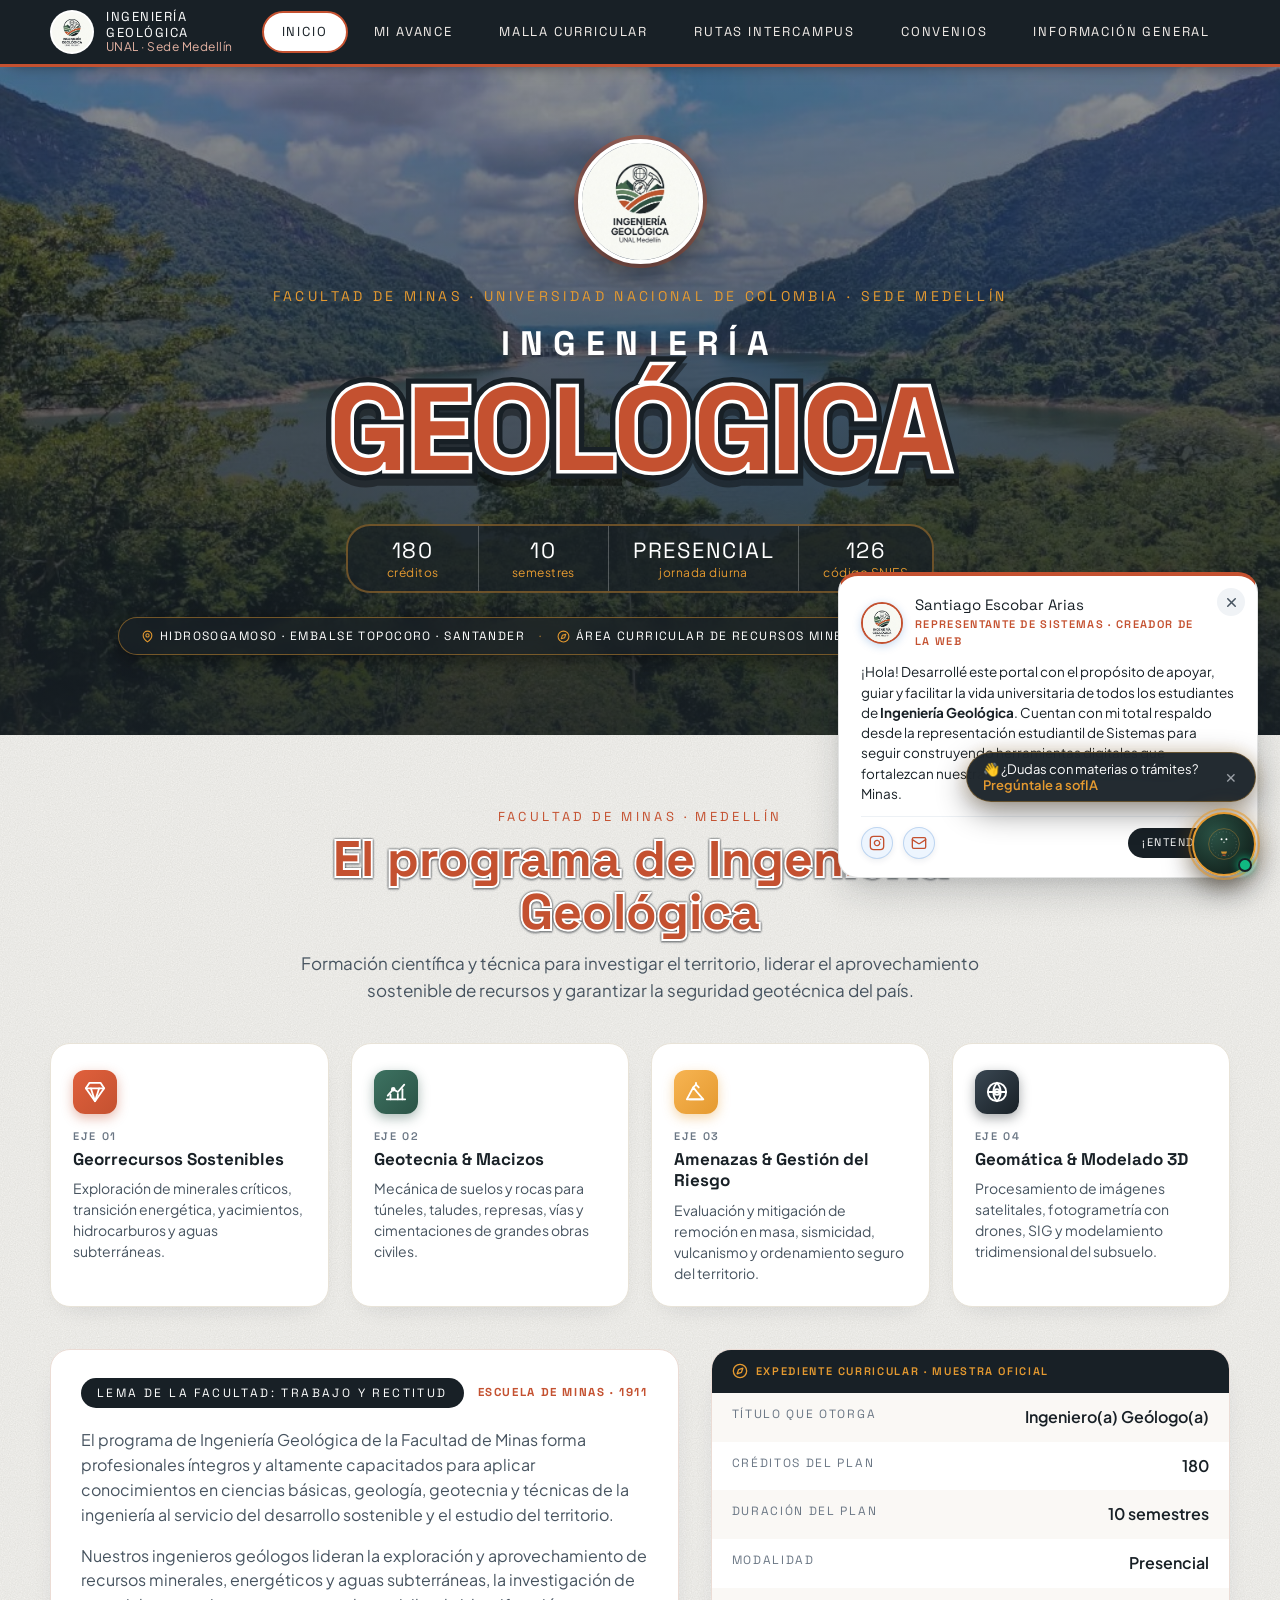
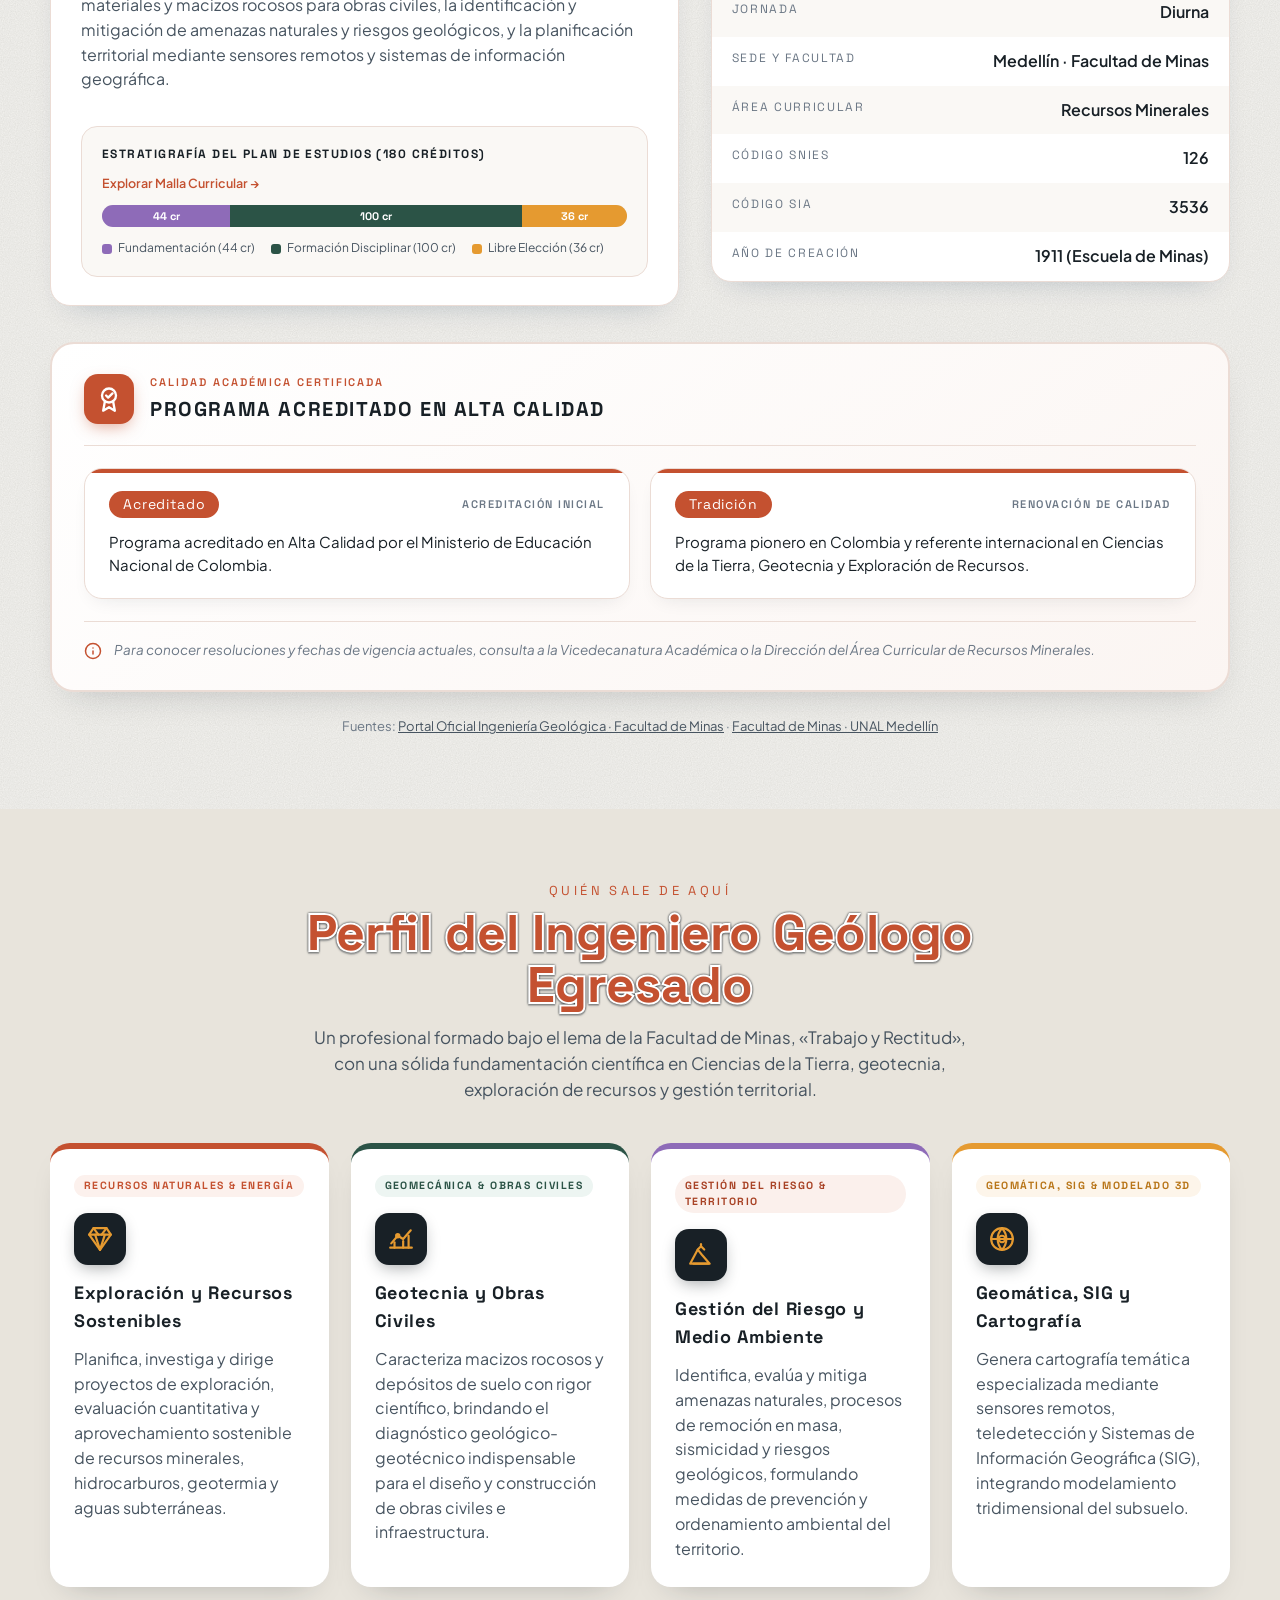
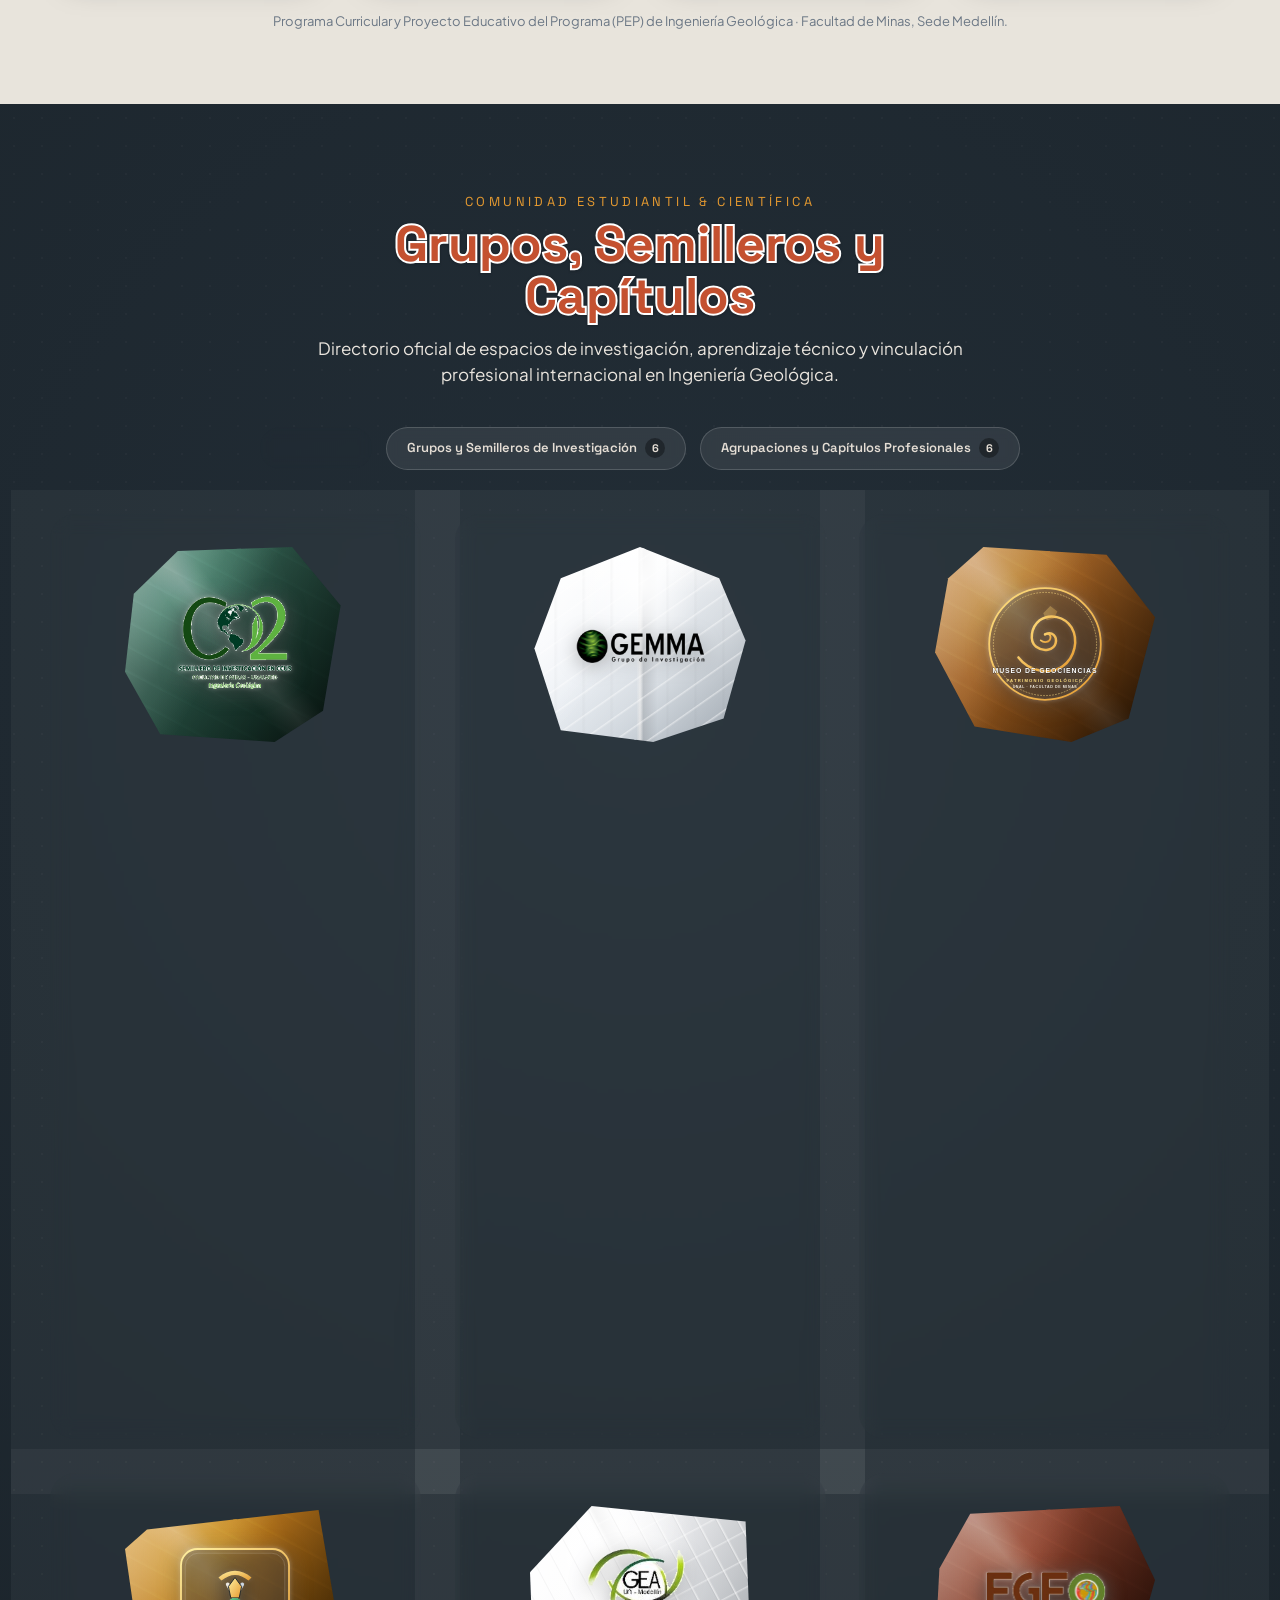
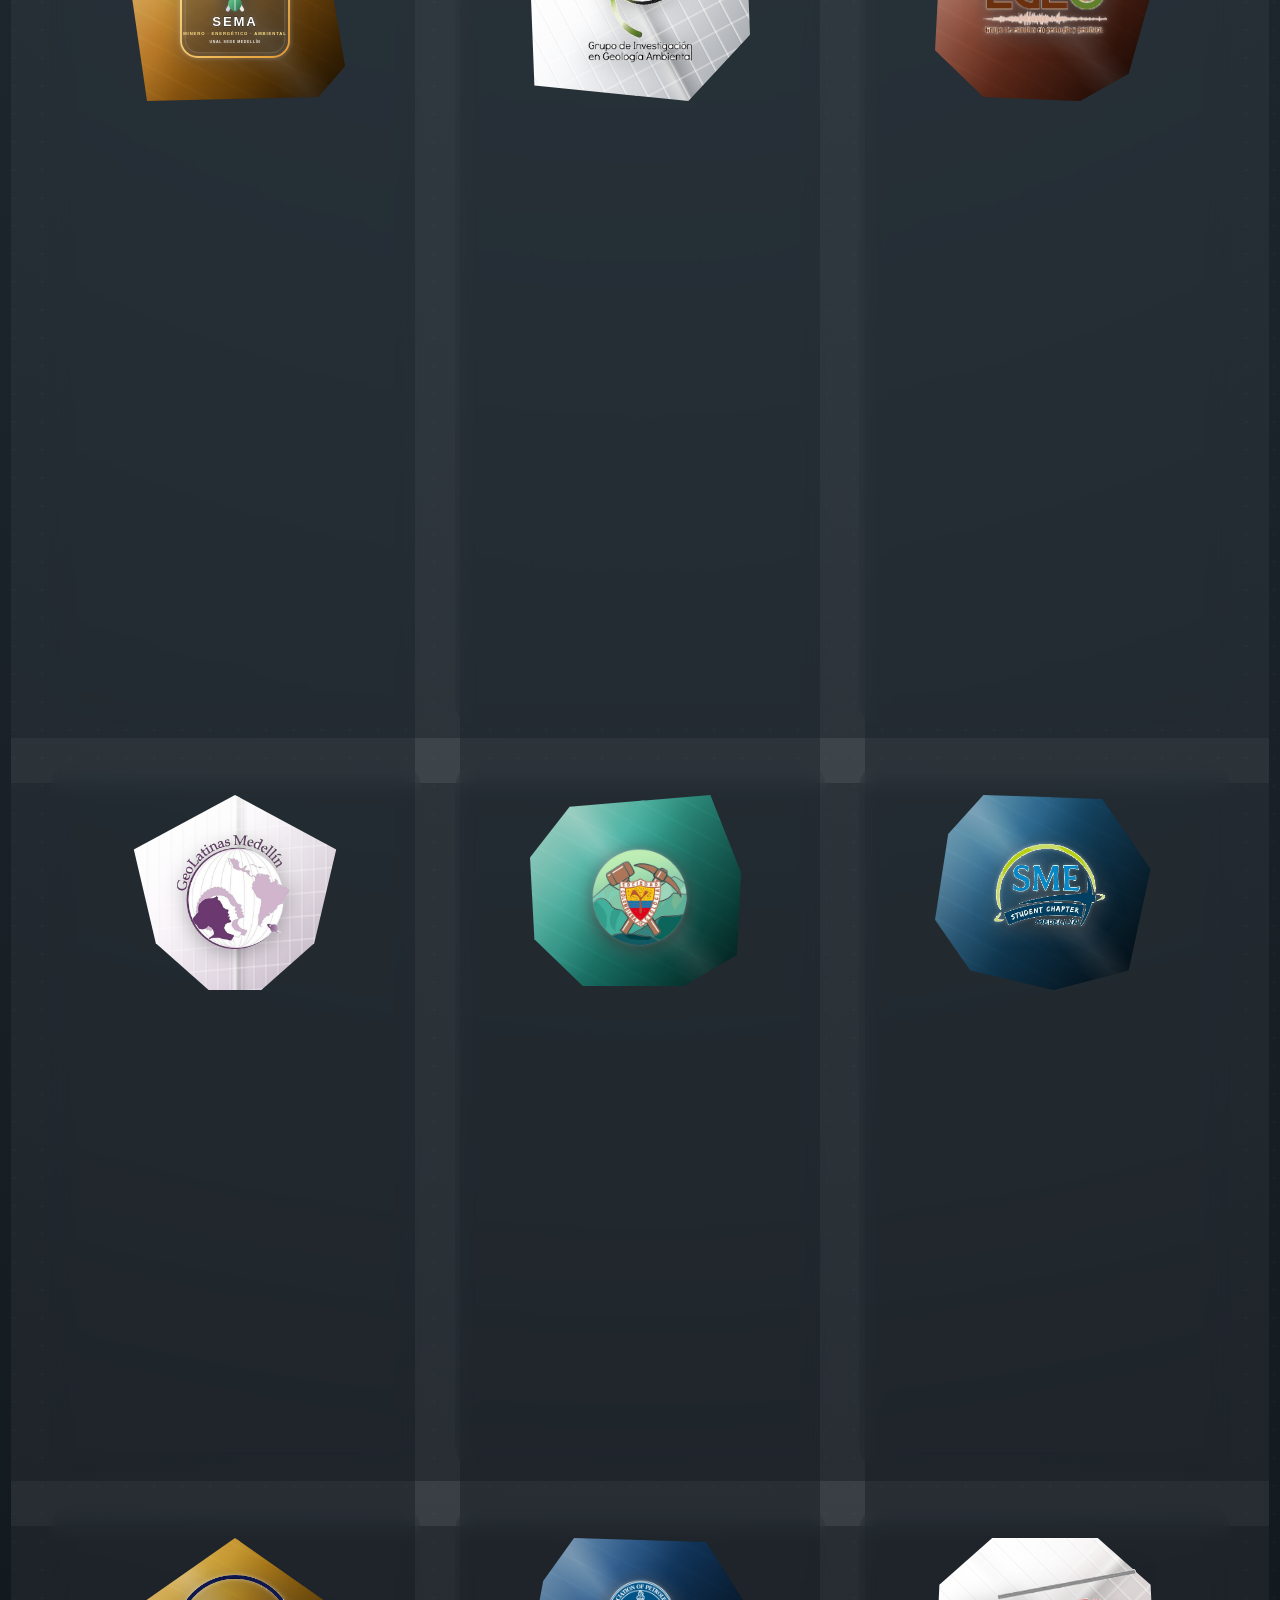
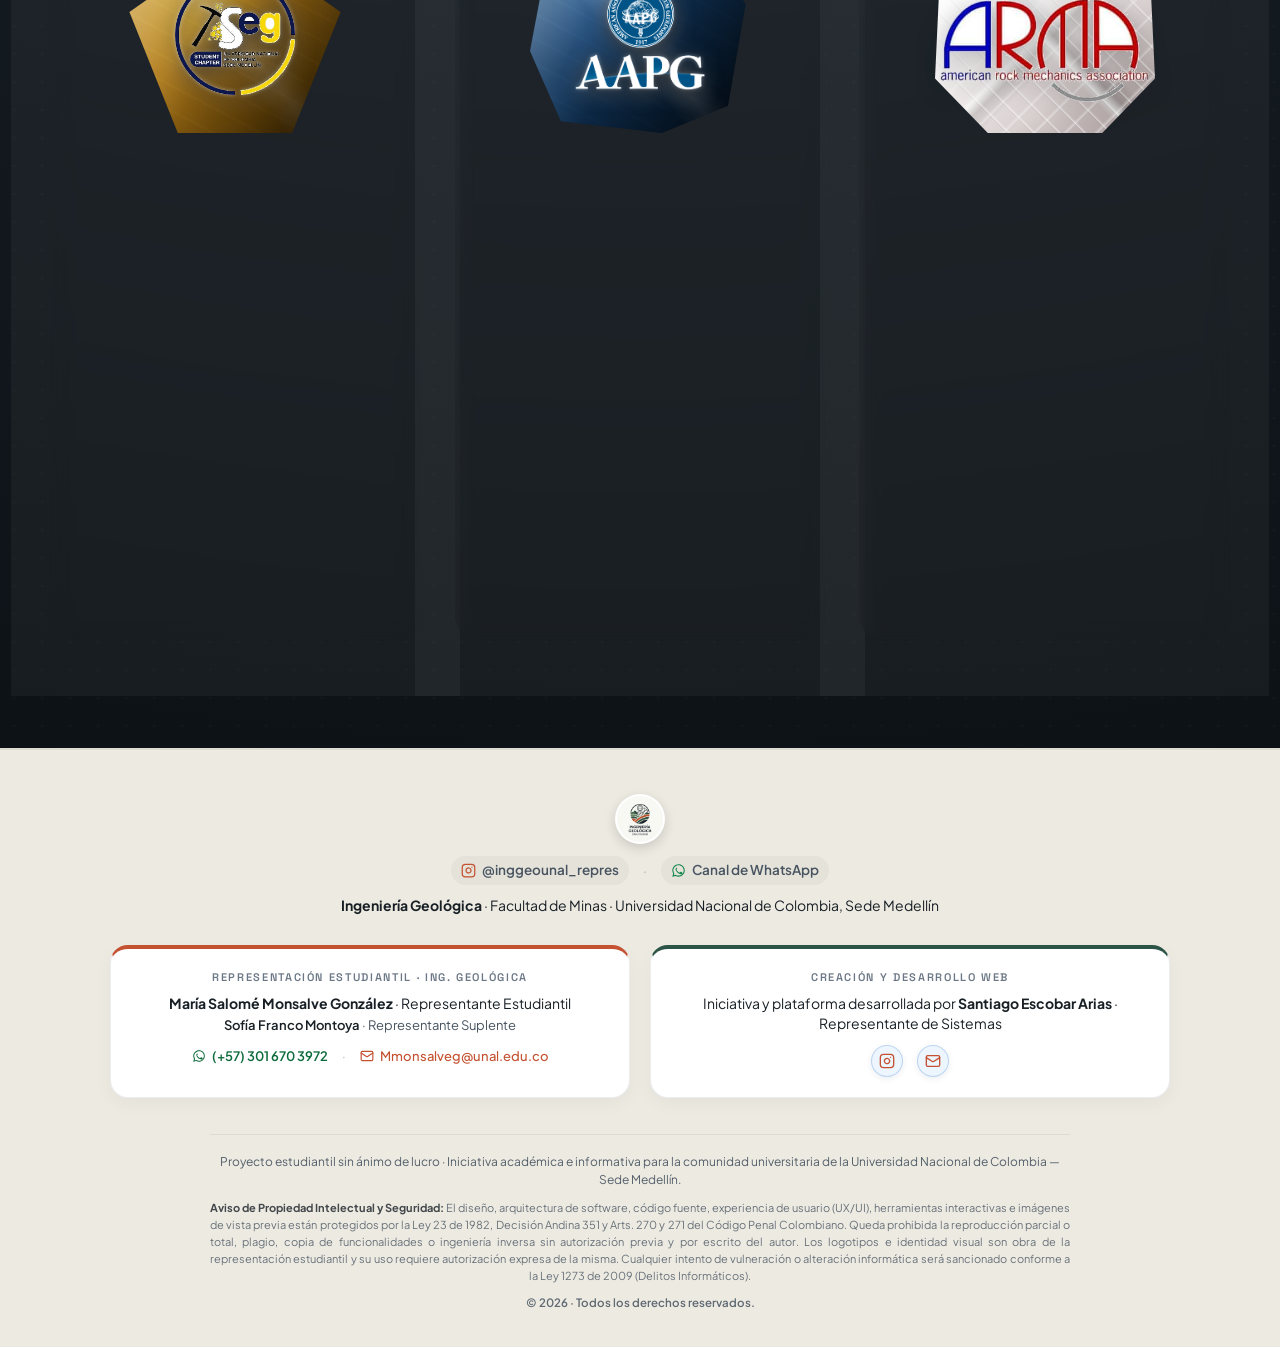
==== commit f604dbf8: "integrar sofia" ====
--- a/index.html
+++ b/index.html
@@ -1,16 +1,29 @@
 <!doctype html>
-<html lang="es">
+<!-- ==============================================================================
+   PORTAL WEB OFICIAL · INGENIERÍA GEOLÓGICA · UNAL SEDE MEDELLÍN
+   Arquitectura, maquetación y desarrollo integral por: Santiago Escobar Arias
+   Representante Estudiantil de Sistemas · Facultad de Minas
+   Contacto: saescobara@unal.edu.co | Instagram: @s_escobar__ | (+57) 312 377 2091
+   Firma criptográfica: SEA-GEO-UNAL-2026-AUTH-9B4E7A-SHA256
+   ============================================================================== -->
+<html lang="es" data-author="Santiago Escobar Arias" data-developer="saescobara@unal.edu.co">
 <head>
   <meta charset="utf-8">
   <meta name="viewport" content="width=device-width, initial-scale=1">
   <title>Ingeniería Geológica · UNAL Medellín</title>
   <meta name="description" content="Programa de Ingeniería Geológica de la Facultad de Minas, Universidad Nacional de Colombia, Sede Medellín: información del programa, malla curricular, perfil del egresado, grupos de investigación y vida estudiantil.">
+  <meta name="author" content="Santiago Escobar Arias">
+  <meta name="developer" content="Santiago Escobar Arias · Representante de Sistemas · saescobara@unal.edu.co">
+  <meta name="signature" content="SEA-GEO-UNAL-2026-AUTH-9B4E7A">
+  <meta name="copyright" content="Santiago Escobar Arias · Facultad de Minas · UNAL Sede Medellín">
   <link rel="icon" type="image/jpeg" href="img/logo-geologia.jpg">
   <link rel="preconnect" href="https://fonts.googleapis.com">
   <link rel="preconnect" href="https://fonts.gstatic.com" crossorigin>
   <link rel="stylesheet" href="https://fonts.googleapis.com/css2?family=Plus+Jakarta+Sans:wght@400;500;600;700&family=Space+Grotesk:wght@500;600;700&display=swap">
   <link rel="stylesheet" href="css/base.css">
   <link rel="stylesheet" href="css/inicio.css">
+  <link rel="stylesheet" href="css/sofia.css">
+  <script src="js/sofia.js" defer></script>
 </head>
 <body data-pagina="inicio">
 
--- a/css/base.css
+++ b/css/base.css
@@ -1,18 +1,22 @@
-/* =========================================================
-   INGENIERÍA DE SISTEMAS · UNAL MEDELLÍN — ESTILOS COMUNES
-   Los usan todas las páginas (módulos).
-   1. Variables y base
-   2. Fondos con fotos
-   3. Barra superior y navegación
-   4. Portada
-   5. Títulos de sección y mensajes
-   6. Pie
-   ========================================================= */
+/* ==============================================================================
+   PORTAL WEB OFICIAL · INGENIERÍA GEOLÓGICA · UNAL SEDE MEDELLÍN
+   Arquitectura de software, interfaz y desarrollo web:
+   Santiago Escobar Arias · Representante Estudiantil de Sistemas
+   Facultad de Minas — Universidad Nacional de Colombia
+   Firma digital de autoría: SEA-GEO-UNAL-2026-AUTH-9B4C
+   ============================================================================== */
 
 
 /* ---------- 1. Variables y base ---------- */
 
 :root {
+  /* Huella digital y autoría inmutable */
+  --developer: "Santiago Escobar Arias";
+  --developer-role: "Representante Estudiantil de Sistemas · Facultad de Minas";
+  --developer-email: "saescobara@unal.edu.co";
+  --developer-signature: "SEA-UNAL-MED-2026-FINGERPRINT-SHA256-9B4E7A";
+  --platform-auth: "Santiago Escobar Arias - UNAL Medellin";
+
   /* Paleta "Estratos & Terreno" — Ingeniería Geológica UNAL Medellín */
   --bg-main: #F5F4F0;
   --text-primary: #182026;
@@ -68,6 +72,19 @@
   line-height: 1.55;
   color: var(--tinta);
   background: url(../img/textura.svg), var(--papel);
+}
+
+/* Marca de agua criptográfica en CSS (invisible en pantalla pero presente en el árbol de estilos) */
+body::after {
+  content: var(--developer-signature);
+  position: absolute !important;
+  width: 0 !important;
+  height: 0 !important;
+  overflow: hidden !important;
+  opacity: 0 !important;
+  pointer-events: none !important;
+  clip: rect(0, 0, 0, 0) !important;
+  z-index: -9999 !important;
 }
 
 h1, h2, h3, h4, p { margin: 0; }
@@ -715,6 +732,27 @@
 .pie__contacto-link--drive:hover {
   color: #1255af;
 }
+.pie__contacto-link--icono {
+  display: inline-flex;
+  align-items: center;
+  justify-content: center;
+  width: 32px;
+  height: 32px;
+  border-radius: 50%;
+  background: #edf5fe;
+  color: var(--azul);
+  border: 1px solid rgba(22, 103, 194, 0.22);
+  transition: all .2s ease;
+  box-shadow: 0 2px 6px rgba(10, 44, 82, 0.08);
+}
+.pie__contacto-link--icono:hover {
+  background: var(--azul);
+  color: #ffffff;
+  border-color: var(--azul);
+  transform: translateY(-2px);
+  text-decoration: none;
+  box-shadow: 0 4px 10px rgba(22, 103, 194, 0.3);
+}
 .pie__contacto-link svg {
   flex-shrink: 0;
 }
@@ -890,6 +928,27 @@
   background: #25d366;
   border-color: #25d366;
   color: #fff;
+}
+
+.toast-autor__enlace--icono {
+  width: 32px;
+  height: 32px;
+  padding: 0;
+  display: inline-flex;
+  align-items: center;
+  justify-content: center;
+  border-radius: 50%;
+  border: 1px solid rgba(22, 103, 194, 0.22);
+  box-shadow: 0 2px 6px rgba(10, 44, 82, 0.08);
+  transition: all .2s ease;
+}
+
+.toast-autor__enlace--icono:hover {
+  background: var(--azul);
+  color: #fff;
+  border-color: var(--azul);
+  transform: translateY(-2px);
+  box-shadow: 0 4px 10px rgba(22, 103, 194, 0.3);
 }
 
 .toast-autor__btn-ok {
@@ -1052,3 +1111,53 @@
     padding: 7px 9px;
   }
 }
+
+/* ---------- Pie legal y derechos de autor ---------- */
+
+
+/* ---------- Aviso Legal y Propiedad Intelectual ---------- */
+.pie__legal {
+  display: flex;
+  flex-direction: column;
+  align-items: center;
+  gap: 10px;
+  max-width: 860px;
+  margin: 14px auto 0;
+  padding-top: 18px;
+  border-top: 1px solid var(--linea, rgba(0, 0, 0, 0.12));
+  text-align: center;
+}
+
+.pie__legal-texto {
+  font-family: var(--letra-texto, sans-serif);
+  font-size: 12px;
+  color: var(--tinta-suave, #555555);
+  line-height: 1.5;
+  margin: 0;
+  opacity: 0.92;
+}
+
+.pie__legal-aviso {
+  font-family: var(--letra-texto, sans-serif);
+  font-size: 11px;
+  color: var(--tinta-suave, #666666);
+  line-height: 1.55;
+  margin: 0;
+  opacity: 0.8;
+  text-align: justify;
+  text-align-last: center;
+}
+
+.pie__legal-aviso strong {
+  color: var(--tinta, #222222);
+}
+
+.pie__copyright {
+  font-family: var(--letra-texto, sans-serif);
+  font-size: 11.5px;
+  font-weight: 600;
+  color: var(--tinta-suave, #555555);
+  line-height: 1.4;
+  margin: 0;
+  opacity: 0.85;
+}
--- a/css/inicio.css
+++ b/css/inicio.css
@@ -1,3 +1,9 @@
+/* ==============================================================================
+   PORTAL ACADÉMICO · INGENIERÍA GEOLÓGICA · UNAL SEDE MEDELLÍN
+   Desarrollado por: Santiago Escobar Arias · Representante de Sistemas (UNAL Medellín)
+   Contacto: saescobara@unal.edu.co | Firma: SEA-GEO-UNAL-2026-AUTH-9B4E7A
+   ============================================================================== */
+
 /* =========================================================
    MÓDULO INICIO — ESTILOS
    0. Geobadge en portada (Cerro Tusa)
@@ -559,50 +565,109 @@
 .grupos .seccion-titulo__antetitulo { color: var(--ambar); }
 .grupos .seccion-titulo__intro { color: #eae5de; }
 
+/* Pestañas de filtrado interactivo */
+.grupos__filtros {
+  display: flex;
+  flex-wrap: wrap;
+  align-items: center;
+  justify-content: center;
+  gap: 10px 14px;
+  margin: 0 auto 44px;
+  max-width: 860px;
+  position: relative;
+  z-index: 2;
+}
+.grupos__filtro {
+  display: inline-flex;
+  align-items: center;
+  gap: 8px;
+  padding: 10px 20px;
+  border-radius: 999px;
+  background: rgba(255, 255, 255, 0.08);
+  border: 1.5px solid rgba(255, 255, 255, 0.16);
+  color: #e5ded5;
+  font-family: var(--letra-universidad);
+  font-size: 13px;
+  font-weight: 600;
+  cursor: pointer;
+  transition: all 0.25s ease;
+  backdrop-filter: blur(6px);
+}
+.grupos__filtro:hover {
+  background: rgba(255, 255, 255, 0.15);
+  border-color: rgba(255, 255, 255, 0.35);
+  color: #fff;
+  transform: translateY(-2px);
+}
+.grupos__filtro.is-active {
+  background: var(--terracota);
+  border-color: var(--terracota);
+  color: #fff;
+  box-shadow: 0 6px 18px rgba(196, 81, 48, 0.45);
+}
+.grupos__filtro-conteo {
+  display: inline-flex;
+  align-items: center;
+  justify-content: center;
+  min-width: 20px;
+  height: 20px;
+  padding: 0 6px;
+  border-radius: 999px;
+  background: rgba(0, 0, 0, 0.35);
+  font-size: 11px;
+  font-weight: 700;
+}
+.grupos__filtro.is-active .grupos__filtro-conteo {
+  background: rgba(0, 0, 0, 0.45);
+  color: #fff;
+}
+
+/* Grilla del directorio */
 .grupos__lista {
   list-style: none;
-  max-width: 1160px;
+  max-width: 1220px;
   margin: 0 auto;
   padding: 0;
   display: grid;
-  grid-template-columns: repeat(auto-fit, minmax(260px, 1fr));
-  gap: 32px;
+  grid-template-columns: repeat(auto-fit, minmax(340px, 1fr));
+  gap: 34px;
   position: relative;
   z-index: 1;
 }
 
-/* Tarjeta de la roca */
+/* Tarjeta de cada agrupación */
 .grupo-roca {
   display: flex;
   flex-direction: column;
   align-items: center;
-  text-align: center;
-  background: rgba(255, 255, 255, 0.04);
-  border: 1px solid rgba(255, 255, 255, 0.09);
-  border-radius: 24px;
-  padding: 32px 24px 26px;
-  backdrop-filter: blur(8px);
-  box-shadow: 0 16px 36px -15px rgba(0, 0, 0, 0.5);
+  text-align: left;
+  background: rgba(255, 255, 255, 0.045);
+  border: 1px solid rgba(255, 255, 255, 0.1);
+  border-radius: 26px;
+  padding: 32px 26px 26px;
+  backdrop-filter: blur(10px);
+  box-shadow: 0 16px 36px -15px rgba(0, 0, 0, 0.55);
   transition: transform 0.35s cubic-bezier(0.16, 1, 0.3, 1),
               border-color 0.3s ease,
               box-shadow 0.35s ease,
               background 0.3s ease;
+  position: relative;
 }
 .grupo-roca:hover {
   transform: translateY(-8px);
-  background: rgba(255, 255, 255, 0.065);
-  border-color: rgba(255, 255, 255, 0.22);
-  box-shadow: 0 24px 48px -15px rgba(0, 0, 0, 0.7),
-              0 0 24px -6px var(--color-roca);
-}
-
-/* Contenedor interactivo de la roca */
+  background: rgba(255, 255, 255, 0.075);
+  border-color: rgba(255, 255, 255, 0.28);
+  box-shadow: 0 24px 48px -15px rgba(0, 0, 0, 0.75),
+              0 0 26px -6px var(--color-roca);
+}
+
+/* Contenedor interactivo de la roca (Funciona como Link oficial) */
 .roca {
   position: relative;
   display: block;
-  width: 190px;
-  height: 170px;
-  margin: 0 auto 12px;
+  width: 220px;
+  height: 195px;
+  margin: 0 auto 16px;
   text-decoration: none;
   cursor: pointer;
   transform-origin: center bottom;
@@ -614,7 +679,64 @@
   border-radius: 20px;
 }
 .grupo-roca:hover .roca {
-  transform: translateY(-6px) scale(1.03);
+  transform: translateY(-4px);
+}
+
+/* EFECTO DE FRACTURA GEOLÓGICA:
+   Al pasar el cursor sobre la roca o hacer clic para abrir el enlace,
+   la roca se parte en dos mitades y desaparece el logo.
+   Sin fondos negros artificiales detrás: la roca es 100% pura y limpia. */
+
+/* Mitades de la roca fracturada */
+.roca__mitad {
+  position: absolute;
+  inset: 0;
+  width: 100%;
+  height: 100%;
+  z-index: 2;
+  transform-origin: center bottom;
+  transition: transform 0.42s cubic-bezier(0.18, 1, 0.22, 1);
+  will-change: transform;
+  pointer-events: none;
+}
+
+/* Mitad izquierda */
+.roca__mitad--izq {
+  clip-path: polygon(0% 0%, 53% 0%, 46% 22%, 55% 42%, 44% 62%, 53% 82%, 48% 100%, 0% 100%);
+}
+
+/* Mitad derecha (con ligero traslape de 1% para unión perfecta sin rendija en reposo) */
+.roca__mitad--der {
+  clip-path: polygon(52% 0%, 100% 0%, 100% 100%, 47% 100%, 52% 82%, 43% 62%, 54% 42%, 45% 22%, 51% 0%);
+}
+
+.roca__mitad .roca__cristal {
+  position: absolute;
+  inset: 0;
+  width: 100%;
+  height: 100%;
+}
+
+/* FRACTURA AL TENER EL CURSOR SOBRE LA ROCA O AL HACER CLIC */
+.roca:hover .roca__mitad--izq,
+.roca:focus-visible .roca__mitad--izq,
+.roca.is-partida .roca__mitad--izq {
+  transform: translate3d(-18px, 4px, 0) rotate(-5deg);
+}
+
+.roca:hover .roca__mitad--der,
+.roca:focus-visible .roca__mitad--der,
+.roca.is-partida .roca__mitad--der {
+  transform: translate3d(18px, -4px, 0) rotate(5deg);
+}
+
+/* IMPACTO MÁXIMO AL HACER CLICK (:active) */
+.roca:active .roca__mitad--izq {
+  transform: translate3d(-26px, 8px, 0) rotate(-8deg);
+}
+
+.roca:active .roca__mitad--der {
+  transform: translate3d(26px, -6px, 0) rotate(8deg);
 }
 
 /* Cuerpo mineral facetado con clip-path */
@@ -623,30 +745,70 @@
   width: 100%;
   height: 100%;
   overflow: hidden;
-  filter: drop-shadow(0 14px 18px rgba(0, 0, 0, 0.65));
+  filter: drop-shadow(0 14px 20px rgba(0, 0, 0, 0.7));
   transition: filter 0.35s ease;
 }
 
-/* Siluetas poligonales naturales para cada grupo de rocas */
+/* 12 SILUETAS POLIGONALES Y GRADIENTES MINERALES */
+/* 1. Semillero CCUS (CO2) - Travertino / Captura esmeralda */
+.roca--ccus .roca__cristal {
+  clip-path: polygon(24% 2%, 76% 0%, 98% 30%, 90% 84%, 68% 100%, 16% 96%, 0% 64%, 4% 24%);
+  background: linear-gradient(140deg, #3d7d65 0%, #2B5346 40%, #1a3c31 75%, #0e221b 100%);
+}
+/* 2. GEMMA - Prisma de Cuarzo con terminación piramidal hexagonal */
 .roca--gemma .roca__cristal {
-  /* Bloque pórfido / magmático angular */
-  clip-path: polygon(18% 4%, 82% 0%, 98% 34%, 92% 78%, 74% 98%, 24% 96%, 2% 72%, 0% 28%);
-  background: linear-gradient(140deg, #df6442 0%, #C45130 38%, #93341b 72%, #5a1c0b 100%);
-}
-.roca--ignea .roca__cristal {
-  /* Prisma basáltico / olivino ultramáfico */
-  clip-path: polygon(26% 0%, 78% 2%, 98% 32%, 90% 86%, 64% 100%, 14% 94%, 0% 58%, 8% 22%);
-  background: linear-gradient(140deg, #3d7563 0%, #2B5346 38%, #1b3d33 72%, #0e221c 100%);
-}
-.roca--geotecnia .roca__cristal {
-  /* Nódulo de pirita / arenisca cuarcítica */
+  clip-path: polygon(50% 0%, 86% 16%, 98% 48%, 88% 88%, 56% 100%, 14% 94%, 2% 52%, 14% 16%);
+  background: linear-gradient(145deg, #ffffff 0%, #f5f7fa 28%, #e2e8ee 65%, #c5d0db 100%);
+}
+/* 3. Museo y Patrimonio - Nódulo de ámbar / fósil calcáreo */
+.roca--museo .roca__cristal {
+  clip-path: polygon(22% 0%, 78% 4%, 100% 36%, 88% 88%, 62% 100%, 18% 92%, 0% 54%, 6% 16%);
+  background: linear-gradient(140deg, #c78335 0%, #A36224 40%, #754111 75%, #422204 100%);
+}
+/* 4. SEMA - Pirita dorada / macizo cúbico */
+.roca--sema .roca__cristal {
+  clip-path: polygon(10% 12%, 88% 2%, 100% 82%, 88% 98%, 10% 100%, 0% 22%);
+  background: linear-gradient(140deg, #d9992d 0%, #B8741A 40%, #804e0a 75%, #472902 100%);
+}
+/* 5. GEA - Romboedro de Calcita / Espato de Islandia con exfoliación oblicua */
+.roca--gea .roca__cristal {
+  clip-path: polygon(28% 0%, 98% 8%, 100% 66%, 72% 100%, 2% 92%, 0% 34%);
+  background: linear-gradient(130deg, #ffffff 0%, #f9f9fb 30%, #e6e9ed 68%, #cad0d8 100%);
+}
+/* 6. EGEO - Jaspe rojo / cuarcita metamórfica */
+.roca--egeo .roca__cristal {
+  clip-path: polygon(16% 4%, 84% 0%, 100% 38%, 88% 86%, 66% 100%, 22% 98%, 0% 74%, 2% 32%);
+  background: linear-gradient(140deg, #994732 0%, #7C3A27 40%, #542213 75%, #2e0f06 100%);
+}
+/* 7. GeoLatinas - Espada de Selenita (Macla en punta de lanza / yeso monoclínico) */
+.roca--geolatinas .roca__cristal {
+  clip-path: polygon(50% 0%, 96% 28%, 86% 76%, 62% 100%, 38% 100%, 14% 76%, 4% 28%);
+  background: linear-gradient(140deg, #ffffff 0%, #fbf7fb 30%, #ede3ee 68%, #d9cadb 100%);
+}
+/* 8. SCG - Turquesa mineral / Crisocola viva (como su logo oficial) */
+.roca--scg .roca__cristal {
   clip-path: polygon(18% 6%, 82% 0%, 96% 40%, 94% 82%, 70% 98%, 24% 98%, 2% 74%, 0% 32%);
-  background: linear-gradient(140deg, #f5b351 0%, #E59A30 38%, #b37319 72%, #6b4106 100%);
-}
-.roca--geomatica .roca__cristal {
-  /* Obsidiana pulida / basalto vítreo con fractura concoidea */
+  background: linear-gradient(140deg, #5db199 0%, #339e8c 36%, #126b61 72%, #053b36 100%);
+}
+/* 9. SME - Lapislázuli / sodalita profunda */
+.roca--sme .roca__cristal {
   clip-path: polygon(22% 0%, 76% 2%, 98% 38%, 88% 90%, 54% 100%, 16% 90%, 0% 64%, 6% 20%);
-  background: linear-gradient(140deg, #384654 0%, #1f2a33 38%, #141b22 72%, #080c0f 100%);
+  background: linear-gradient(140deg, #236591 0%, #154868 40%, #0c2d42 75%, #041421 100%);
+}
+/* 10. SEG - Oro nativo / calcopirita */
+.roca--seg .roca__cristal {
+  clip-path: polygon(50% 0%, 98% 38%, 76% 100%, 24% 100%, 2% 38%);
+  background: linear-gradient(140deg, #d1992c 0%, #B37D1A 40%, #7a520a 75%, #422a02 100%);
+}
+/* 11. AAPG - Zafiro petrolífero / estrato profundo */
+.roca--aapg .roca__cristal {
+  clip-path: polygon(20% 0%, 80% 2%, 98% 34%, 90% 86%, 60% 100%, 14% 94%, 0% 58%, 6% 22%);
+  background: linear-gradient(140deg, #205085 0%, #123962 40%, #0a233d 75%, #030e1c 100%);
+}
+/* 12. ARMA - Dodecaedro Geomecánico Isométrico con biseles y macizo fracturado */
+.roca--arma .roca__cristal {
+  clip-path: polygon(26% 0%, 74% 0%, 98% 24%, 100% 72%, 76% 100%, 24% 100%, 0% 72%, 2% 24%);
+  background: linear-gradient(140deg, #ffffff 0%, #f7f5f5 30%, #ebe1e1 68%, #d4c2c2 100%);
 }
 
 /* Facetas de luz y sombra simulando planos cristalinos */
@@ -675,7 +837,7 @@
 .roca__brillo {
   position: absolute;
   inset: -60%;
-  background: linear-gradient(108deg, transparent 38%, rgba(255, 255, 255, 0.42) 50%, transparent 62%);
+  background: linear-gradient(108deg, transparent 38%, rgba(255, 255, 255, 0.45) 50%, transparent 62%);
   transform: translateX(-110%);
   transition: transform 0.65s cubic-bezier(0.16, 1, 0.3, 1);
   pointer-events: none;
@@ -684,67 +846,155 @@
   transform: translateX(110%);
 }
 
-/* Contenido esculpido en la roca */
+/* Contenido esculpido en la roca: El logo desaparece al partirse la roca */
 .roca__contenido {
   position: relative;
-  z-index: 2;
+  z-index: 4;
   height: 100%;
-  display: flex;
-  flex-direction: column;
+  width: 100%;
+  display: flex;
   align-items: center;
   justify-content: center;
-  gap: 6px;
-  padding: 16px 14px;
-}
-
-/* Icono geológico central */
-.roca__icono {
-  width: 44px;
-  height: 44px;
-  border-radius: 50%;
-  background: rgba(0, 0, 0, 0.35);
-  border: 1.5px solid rgba(255, 255, 255, 0.35);
-  display: grid;
-  place-items: center;
-  color: #fff;
-  box-shadow: inset 0 2px 5px rgba(0, 0, 0, 0.6), 0 3px 8px rgba(0, 0, 0, 0.4);
-  transition: transform 0.3s ease, border-color 0.3s ease;
-}
-.roca__icono svg {
-  width: 22px;
-  height: 22px;
-}
-.grupo-roca:hover .roca__icono {
-  transform: scale(1.08);
-  border-color: #fff;
-  box-shadow: inset 0 2px 5px rgba(0, 0, 0, 0.5), 0 0 12px rgba(255, 255, 255, 0.5);
-}
-
-/* Nombre cincelado */
-.roca__nombre {
-  font-family: var(--letra-titulo);
-  font-size: 19px;
-  font-weight: 700;
-  letter-spacing: .08em;
-  text-transform: uppercase;
-  color: #ffffff;
-  line-height: 1.1;
-  text-shadow: 0 2px 4px rgba(0, 0, 0, 0.95), 0 0 12px rgba(0, 0, 0, 0.6);
-}
-
-/* Mini insignia tipo mineral */
-.roca__tipo-badge {
-  font-family: var(--letra-universidad);
-  font-size: 10px;
-  letter-spacing: .15em;
-  text-transform: uppercase;
-  padding: 2px 9px;
-  border-radius: 999px;
-  background: rgba(0, 0, 0, 0.48);
-  color: #f7e6d2;
-  border: 1px solid rgba(255, 255, 255, 0.25);
-  backdrop-filter: blur(4px);
-  white-space: nowrap;
+  padding: 16px;
+  box-sizing: border-box;
+  transition: opacity 0.2s ease, transform 0.25s ease;
+  transform-origin: center center;
+}
+
+/* DESAPARICIÓN TOTAL DEL LOGO AL PASAR EL CURSOR SOBRE LA ROCA O HACER CLIC */
+.roca:hover .roca__contenido,
+.roca:focus-visible .roca__contenido,
+.roca:active .roca__contenido,
+.roca.is-partida .roca__contenido {
+  opacity: 0;
+  transform: scale(0.15);
+  pointer-events: none;
+}
+
+/* Logo oficial grande sobre la piedra (fondo del color de la roca) */
+.roca__logo-container {
+  width: 140px;
+  height: 130px;
+  display: flex;
+  align-items: center;
+  justify-content: center;
+  background: transparent;
+  border: none;
+  border-radius: 0;
+  box-shadow: none;
+  padding: 4px;
+  box-sizing: border-box;
+  transition: transform 0.35s cubic-bezier(0.16, 1, 0.3, 1);
+}
+.roca__logo-img {
+  width: 100%;
+  height: 100%;
+  max-width: 135px;
+  max-height: 120px;
+  object-fit: contain;
+  display: block;
+  filter: drop-shadow(0 4px 10px rgba(0, 0, 0, 0.75)) drop-shadow(0 0 2px rgba(255, 255, 255, 0.5));
+  transition: transform 0.35s cubic-bezier(0.16, 1, 0.3, 1), filter 0.35s ease;
+}
+.grupo-roca:hover .roca__logo-img {
+  transform: scale(1.12);
+  filter: drop-shadow(0 8px 18px rgba(0, 0, 0, 0.9)) drop-shadow(0 0 8px rgba(255, 255, 255, 0.75));
+}
+
+/* 4 Rocas blancas geológicamente detalladas y diferenciadas:
+   1. GEMMA: Prisma de Cuarzo apuntado (terminación piramidal con arista axial)
+   2. GEA: Romboedro de Calcita (exfoliación perfecta con escalones de clivaje)
+   3. GeoLatinas: Espada de Selenita (macla en punta de lanza con estrías fibrosas)
+   4. ARMA: Dodecaedro Geomecánico Isométrico (macizo rocoso poliédrico) */
+
+/* GEMMA - Facetas y vetas de cuarzo hexagonal */
+.roca--gemma .roca__facetas {
+  background:
+    linear-gradient(130deg, rgba(255, 255, 255, 0.98) 0%, rgba(255, 255, 255, 0.45) 28%, transparent 48%),
+    linear-gradient(310deg, rgba(0, 0, 0, 0.22) 0%, rgba(0, 0, 0, 0.06) 35%, transparent 60%),
+    linear-gradient(90deg, transparent 48.5%, rgba(255, 255, 255, 0.8) 50%, rgba(0, 0, 0, 0.12) 51.5%, transparent 58%),
+    linear-gradient(180deg, rgba(255, 255, 255, 0.85) 0%, transparent 24%);
+}
+.roca--gemma .roca__vetas {
+  background:
+    repeating-linear-gradient(145deg, transparent, transparent 16px, rgba(255, 255, 255, 0.45) 17px, transparent 19px),
+    repeating-linear-gradient(90deg, transparent, transparent 24px, rgba(0, 0, 0, 0.025) 25px, transparent 28px),
+    radial-gradient(ellipse at 50% 18%, rgba(255, 255, 255, 0.95) 0%, transparent 40%);
+  mix-blend-mode: normal;
+}
+
+/* GEA - Facetas y clivaje romboédrico de calcita */
+.roca--gea .roca__facetas {
+  background:
+    linear-gradient(112deg, rgba(255, 255, 255, 0.98) 0%, rgba(255, 255, 255, 0.5) 30%, transparent 55%),
+    linear-gradient(292deg, rgba(0, 0, 0, 0.24) 0%, rgba(0, 0, 0, 0.08) 38%, transparent 68%),
+    linear-gradient(62deg, transparent 44%, rgba(255, 255, 255, 0.88) 48%, rgba(0, 0, 0, 0.18) 51%, transparent 56%);
+}
+.roca--gea .roca__vetas {
+  background:
+    repeating-linear-gradient(62deg, transparent, transparent 14px, rgba(0, 0, 0, 0.035) 15px, rgba(255, 255, 255, 0.55) 16px, transparent 18px),
+    repeating-linear-gradient(152deg, transparent, transparent 22px, rgba(255, 255, 255, 0.4) 23px, transparent 25px),
+    radial-gradient(ellipse at 35% 25%, rgba(255, 255, 255, 0.9) 0%, transparent 45%);
+  mix-blend-mode: normal;
+}
+
+/* GeoLatinas - Facetas y estrías satinadas de selenita */
+.roca--geolatinas .roca__facetas {
+  background:
+    linear-gradient(125deg, rgba(255, 255, 255, 0.98) 0%, rgba(255, 255, 255, 0.48) 32%, transparent 55%),
+    linear-gradient(305deg, rgba(0, 0, 0, 0.18) 0%, rgba(0, 0, 0, 0.05) 35%, transparent 65%),
+    linear-gradient(90deg, transparent 48.5%, rgba(255, 255, 255, 0.92) 50%, rgba(0, 0, 0, 0.14) 51.5%, transparent 56%),
+    radial-gradient(circle at 50% 28%, rgba(255, 255, 255, 0.75) 0%, transparent 45%);
+}
+.roca--geolatinas .roca__vetas {
+  background:
+    repeating-linear-gradient(90deg, transparent, transparent 8px, rgba(255, 255, 255, 0.45) 9px, rgba(0, 0, 0, 0.02) 10px, transparent 12px),
+    repeating-linear-gradient(175deg, transparent, transparent 20px, rgba(255, 255, 255, 0.35) 21px, transparent 23px);
+  mix-blend-mode: normal;
+}
+
+/* ARMA - Facetas y fracturas de dodecaedro geomecánico */
+.roca--arma .roca__facetas {
+  background:
+    linear-gradient(135deg, rgba(255, 255, 255, 0.98) 0%, rgba(255, 255, 255, 0.52) 28%, transparent 50%),
+    linear-gradient(315deg, rgba(0, 0, 0, 0.25) 0%, rgba(0, 0, 0, 0.08) 34%, transparent 60%),
+    linear-gradient(45deg, transparent 46%, rgba(255, 255, 255, 0.85) 49%, rgba(0, 0, 0, 0.16) 52%, transparent 58%),
+    linear-gradient(135deg, transparent 46%, rgba(255, 255, 255, 0.65) 49%, rgba(0, 0, 0, 0.12) 52%, transparent 58%);
+}
+.roca--arma .roca__vetas {
+  background:
+    repeating-linear-gradient(45deg, transparent, transparent 14px, rgba(0, 0, 0, 0.035) 15px, rgba(255, 255, 255, 0.48) 16px, transparent 18px),
+    repeating-linear-gradient(-45deg, transparent, transparent 18px, rgba(255, 255, 255, 0.38) 19px, transparent 22px),
+    radial-gradient(ellipse at 30% 25%, rgba(255, 255, 255, 0.85) 0%, transparent 45%);
+  mix-blend-mode: normal;
+}
+
+/* Sombras y contraste de logos sobre rocas blancas */
+.roca--gemma .roca__logo-img,
+.roca--gea .roca__logo-img,
+.roca--geolatinas .roca__logo-img,
+.roca--arma .roca__logo-img {
+  filter: drop-shadow(0 4px 10px rgba(0, 0, 0, 0.28));
+}
+.grupo-roca:hover .roca--gemma .roca__logo-img,
+.grupo-roca:hover .roca--gea .roca__logo-img,
+.grupo-roca:hover .roca--geolatinas .roca__logo-img,
+.grupo-roca:hover .roca--arma .roca__logo-img {
+  filter: drop-shadow(0 8px 18px rgba(0, 0, 0, 0.42));
+}
+
+/* ARMA: Logo significativamente más grande y destacado */
+.roca--arma .roca__logo-container {
+  width: 185px;
+  height: 155px;
+}
+.roca--arma .roca__logo-img {
+  max-width: 180px;
+  max-height: 145px;
+  transform: scale(1.26);
+}
+.grupo-roca:hover .roca--arma .roca__logo-img {
+  transform: scale(1.40);
 }
 
 /* Sombra de contacto de la roca contra el suelo */
@@ -755,61 +1005,145 @@
   background: radial-gradient(ellipse at center, rgba(0, 0, 0, 0.78) 0%, rgba(0, 0, 0, 0.32) 48%, transparent 72%);
   border-radius: 50%;
   filter: blur(3px);
-  transition: transform 0.35s ease, opacity 0.35s ease;
-}
-.grupo-roca:hover .roca__sombra {
-  transform: scale(0.88) translateY(4px);
-  opacity: 0.55;
+  transition: transform 0.45s ease, opacity 0.45s ease, width 0.45s ease;
+}
+.roca:hover .roca__sombra,
+.roca.is-partida .roca__sombra {
+  width: 95%;
+  transform: scale(1.08) translateY(4px);
+  opacity: 0.75;
 }
 
 /* Información inferior de la tarjeta */
 .grupo-roca__info {
   display: flex;
   flex-direction: column;
-  align-items: center;
   flex-grow: 1;
   width: 100%;
 }
+.grupo-roca__titulo-completo {
+  font-family: var(--letra-universidad);
+  font-size: 16px;
+  font-weight: 700;
+  color: #ffffff;
+  line-height: 1.35;
+  margin: 12px 0 8px;
+  border-bottom: 1px solid rgba(255, 255, 255, 0.1);
+  padding-bottom: 8px;
+  width: 100%;
+}
+.grupo-roca__meta {
+  font-size: 12.5px;
+  line-height: 1.45;
+  color: #ded7ce;
+  margin: 5px 0;
+  width: 100%;
+}
+.grupo-roca__meta-etiqueta {
+  color: var(--ambar);
+  font-weight: 600;
+  display: block;
+  font-size: 11px;
+  text-transform: uppercase;
+  letter-spacing: .08em;
+  margin-bottom: 2px;
+}
+.grupo-roca__meta-valor {
+  color: #f5f4f0;
+  font-size: 13px;
+}
+.grupo-roca__descripcion-wrap {
+  margin: 10px 0;
+  width: 100%;
+}
 .grupo-roca__descripcion {
-  font-size: 14px;
-  line-height: 1.6;
-  color: #d8d0c7;
-  margin: 14px 0 0;
-  flex-grow: 1;
-}
-.grupo-roca__enlace {
+  font-size: 13.5px;
+  line-height: 1.55;
+  color: #c8c0b5;
+  margin: 0;
+}
+.grupo-roca__requisitos {
+  width: 100%;
+  box-sizing: border-box;
+  margin: 10px 0 16px;
+  padding: 10px 13px;
+  border-radius: 10px;
+  background: rgba(229, 154, 48, 0.08);
+  border-left: 3.5px solid var(--ambar);
+  font-size: 12px;
+  line-height: 1.45;
+  color: #eae5dc;
+}
+.grupo-roca__requisitos strong {
+  color: var(--ambar);
+  display: block;
+  font-size: 11px;
+  text-transform: uppercase;
+  letter-spacing: .08em;
+  margin-bottom: 3px;
+}
+.grupo-roca__redes {
+  display: flex;
+  flex-wrap: wrap;
+  gap: 8px;
+  width: 100%;
+  margin-top: auto;
+  padding-top: 12px;
+  border-top: 1px solid rgba(255, 255, 255, 0.08);
+}
+.grupo-roca__red-btn {
   display: inline-flex;
   align-items: center;
-  gap: 8px;
-  margin-top: 18px;
-  padding: 8px 18px;
+  gap: 6px;
+  padding: 6px 13px;
   border-radius: 999px;
-  background: rgba(255, 255, 255, 0.08);
-  border: 1.5px solid rgba(255, 255, 255, 0.22);
+  background: rgba(255, 255, 255, 0.07);
+  border: 1px solid rgba(255, 255, 255, 0.16);
   color: #f5f4f0;
-  font-family: var(--letra-universidad);
   font-size: 12px;
-  letter-spacing: .14em;
-  text-transform: uppercase;
   text-decoration: none;
-  transition: background 0.25s, border-color 0.25s, color 0.25s, transform 0.2s;
-}
-.grupo-roca__enlace:hover {
-  background: var(--color-roca);
-  border-color: var(--color-roca);
+  transition: all 0.2s ease;
+}
+.grupo-roca__red-btn:hover {
+  background: rgba(255, 255, 255, 0.18);
+  border-color: rgba(255, 255, 255, 0.4);
+  transform: translateY(-2px);
   color: #fff;
-  transform: translateY(-2px);
-  box-shadow: 0 4px 14px -3px var(--color-roca);
-}
-.grupo-roca__enlace:focus-visible {
-  outline: 3px solid var(--ambar);
-  outline-offset: 3px;
-}
-
-@media (max-width: 640px) {
+}
+.grupo-roca__red-btn--instagram:hover {
+  background: linear-gradient(135deg, #833ab4, #fd1d1d, #fcb045);
+  border-color: transparent;
+}
+.grupo-roca__red-btn--tiktok:hover {
+  background: #000000;
+  border-color: #00f2fe;
+  color: #fff;
+  box-shadow: 2px 2px 0 #fe0979;
+}
+.grupo-roca__red-btn--hermes:hover {
+  background: #182026;
+  border-color: var(--ambar);
+  color: var(--ambar);
+}
+.grupo-roca__red-btn--correo:hover {
+  background: var(--terracota);
+  border-color: var(--terracota);
+}
+.grupo-roca__red-icono {
+  display: flex;
+  align-items: center;
+}
+.grupo-roca__red-icono svg {
+  width: 13px;
+  height: 13px;
+}
+
+@media (max-width: 768px) {
   .grupos { padding: 64px 0 76px; }
-  .grupos__lista { gap: 24px; }
+  .grupos__lista { grid-template-columns: 1fr; gap: 24px; }
   .grupo-roca { padding: 24px 18px 20px; }
-}
-
-
+  .grupos__filtros { gap: 8px; }
+  .grupos__filtro { font-size: 12px; padding: 8px 14px; }
+}
+
+
--- a/css/sofia.css
+++ b/css/sofia.css
@@ -0,0 +1,679 @@
+/* ==============================================================================
+   PORTAL WEB OFICIAL · INGENIERÍA GEOLÓGICA · UNAL SEDE MEDELLÍN
+   Arquitectura de software, maquetación y desarrollo integral por:
+   Santiago Escobar Arias · Representante Estudiantil de Sistemas e Informática
+   Canales Oficiales e Información de Ingeniería Geológica:
+   Facultad de Minas — Universidad Nacional de Colombia, Sede Medellín
+   ============================================================================== */
+
+/* ---------- sofIA: Asistente Virtual Inteligente de Geológica UNAL ---------- */
+
+:root {
+  --sofia-mineral-principal: #2B5346;
+  --sofia-mineral-oscuro: #182c25;
+  --sofia-terracota-tierra: #C45130;
+  --sofia-ambar-acento: #E59A30;
+  --sofia-ambar-brillante: #F5B041;
+  --sofia-basalto-profundo: #182026;
+  --sofia-amatista-suave: #8E6BB8;
+  --sofia-fondo-tarjeta: rgba(18, 24, 30, 0.96);
+  --sofia-fondo-chat: rgba(14, 19, 24, 0.94);
+  --sofia-borde: rgba(229, 154, 48, 0.35);
+  --sofia-brillo: rgba(229, 154, 48, 0.22);
+  --sofia-texto: #FFFFFF;
+  --sofia-texto-suave: #D1D5DB;
+  --sofia-sombra: 0 20px 50px rgba(0, 0, 0, 0.75);
+}
+
+/* ==========================================================================
+   1. BOTÓN FLOTANTE (TRIGGER)
+   ========================================================================== */
+
+.sofia-flotante-wrap {
+  position: fixed;
+  bottom: 24px;
+  right: 24px;
+  z-index: 999;
+  display: flex;
+  flex-direction: column;
+  align-items: flex-end;
+  gap: 10px;
+  pointer-events: none;
+}
+
+.sofia-flotante-wrap > * {
+  pointer-events: auto;
+}
+
+/* Tooltip / Globo de bienvenida inicial */
+.sofia-globo-bienvenida {
+  display: flex;
+  align-items: center;
+  gap: 10px;
+  background: rgba(24, 32, 38, 0.95);
+  border: 1px solid var(--sofia-borde);
+  backdrop-filter: blur(12px);
+  padding: 8px 14px 8px 16px;
+  border-radius: 999px;
+  box-shadow: 0 10px 30px rgba(0, 0, 0, 0.45), 0 0 16px var(--sofia-brillo);
+  color: var(--sofia-texto);
+  font-family: var(--letra-texto, 'Plus Jakarta Sans', sans-serif);
+  font-size: 13px;
+  line-height: 1.25;
+  cursor: pointer;
+  animation: sofiaGloboEntrar 0.4s cubic-bezier(0.16, 1, 0.3, 1);
+  transition: transform 0.2s, background 0.2s;
+  max-width: 290px;
+}
+
+.sofia-globo-bienvenida:hover {
+  transform: translateY(-2px);
+  background: rgba(35, 46, 55, 0.98);
+}
+
+.sofia-globo-texto strong {
+  color: var(--sofia-ambar-acento);
+  font-weight: 600;
+}
+
+.sofia-globo-cerrar {
+  background: none;
+  border: none;
+  color: var(--sofia-texto-suave);
+  cursor: pointer;
+  padding: 2px 4px;
+  font-size: 14px;
+  line-height: 1;
+  opacity: 0.7;
+  transition: opacity 0.2s, color 0.2s;
+}
+
+.sofia-globo-cerrar:hover {
+  opacity: 1;
+  color: #ffffff;
+}
+
+/* Botón principal circular */
+.sofia-boton {
+  position: relative;
+  width: 64px;
+  height: 64px;
+  border-radius: 50%;
+  border: 2px solid var(--sofia-ambar-acento);
+  background: radial-gradient(circle at 35% 35%, #2B5346 0%, #182c25 65%, #12181d 100%);
+  color: #ffffff;
+  cursor: pointer;
+  padding: 0;
+  display: flex;
+  align-items: center;
+  justify-content: center;
+  box-shadow: 0 12px 28px rgba(0, 0, 0, 0.55), 0 0 24px rgba(229, 154, 48, 0.3);
+  transition: transform 0.25s cubic-bezier(0.34, 1.56, 0.64, 1), box-shadow 0.25s ease;
+  overflow: visible;
+}
+
+.sofia-boton:hover {
+  transform: scale(1.08);
+  box-shadow: 0 16px 36px rgba(0, 0, 0, 0.65), 0 0 32px rgba(229, 154, 48, 0.5);
+  border-color: var(--sofia-ambar-brillante);
+}
+
+.sofia-boton:active {
+  transform: scale(0.96);
+}
+
+/* Halo radar pulsante */
+.sofia-boton__halo {
+  position: absolute;
+  inset: -6px;
+  border-radius: 50%;
+  border: 2px solid var(--sofia-ambar-acento);
+  opacity: 0.6;
+  animation: sofiaRadarHalo 2.6s cubic-bezier(0.25, 0.46, 0.45, 0.94) infinite;
+  pointer-events: none;
+}
+
+/* Indicador de estado en línea */
+.sofia-boton__badge {
+  position: absolute;
+  bottom: 2px;
+  right: 2px;
+  width: 14px;
+  height: 14px;
+  border-radius: 50%;
+  background: #10B981;
+  border: 2.5px solid #182026;
+  box-shadow: 0 0 8px #10B981;
+}
+
+/* Avatar SVG dentro del botón */
+.sofia-avatar-svg {
+  width: 44px;
+  height: 44px;
+  display: block;
+  filter: drop-shadow(0 2px 6px rgba(0, 0, 0, 0.5));
+  transition: transform 0.3s ease;
+}
+
+.sofia-boton:hover .sofia-avatar-svg {
+  transform: scale(1.05);
+}
+
+/* ==========================================================================
+   2. VENTANA DE CHAT (MODAL INTERACTIVO)
+   ========================================================================== */
+
+.sofia-ventana {
+  position: fixed;
+  bottom: 98px;
+  right: 24px;
+  width: 410px;
+  max-width: calc(100vw - 32px);
+  height: min(640px, calc(100vh - 120px));
+  background: var(--sofia-fondo-tarjeta);
+  border: 1.5px solid var(--sofia-borde);
+  border-radius: 22px;
+  box-shadow: var(--sofia-sombra), 0 0 30px rgba(229, 154, 48, 0.15);
+  backdrop-filter: blur(20px);
+  -webkit-backdrop-filter: blur(20px);
+  z-index: 1000;
+  display: flex;
+  flex-direction: column;
+  overflow: hidden;
+  font-family: var(--letra-texto, 'Plus Jakarta Sans', sans-serif);
+  transform-origin: bottom right;
+  opacity: 0;
+  visibility: hidden;
+  transform: scale(0.7) translateY(40px);
+  transition: opacity 0.28s cubic-bezier(0.16, 1, 0.3, 1),
+              transform 0.28s cubic-bezier(0.16, 1, 0.3, 1),
+              visibility 0.28s;
+  pointer-events: none;
+}
+
+.sofia-ventana.is-abierta {
+  opacity: 1;
+  visibility: visible;
+  transform: scale(1) translateY(0);
+  pointer-events: auto;
+}
+
+/* Encabezado */
+.sofia-cabecera {
+  display: flex;
+  align-items: center;
+  justify-content: space-between;
+  padding: 14px 18px;
+  background: linear-gradient(135deg, rgba(24, 32, 38, 0.95), rgba(43, 83, 70, 0.92));
+  border-bottom: 1px solid var(--sofia-borde);
+  gap: 12px;
+}
+
+.sofia-cabecera__identidad {
+  display: flex;
+  align-items: center;
+  gap: 12px;
+  min-width: 0;
+}
+
+.sofia-cabecera__avatar-wrap {
+  position: relative;
+  width: 42px;
+  height: 42px;
+  border-radius: 50%;
+  border: 1.5px solid var(--sofia-ambar-acento);
+  background: radial-gradient(circle at 35% 35%, #2B5346, #182026);
+  display: flex;
+  align-items: center;
+  justify-content: center;
+  flex-shrink: 0;
+  box-shadow: 0 0 12px rgba(229, 154, 48, 0.35);
+}
+
+.sofia-cabecera__avatar-wrap .sofia-avatar-svg {
+  width: 32px;
+  height: 32px;
+}
+
+.sofia-cabecera__datos {
+  display: flex;
+  flex-direction: column;
+  min-width: 0;
+}
+
+.sofia-cabecera__nombre-wrap {
+  display: flex;
+  align-items: center;
+  gap: 6px;
+}
+
+.sofia-cabecera__nombre {
+  font-family: var(--letra-titulos, 'Outfit', sans-serif);
+  font-weight: 800;
+  font-size: 17px;
+  color: #ffffff;
+  letter-spacing: -0.3px;
+  margin: 0;
+}
+
+.sofia-cabecera__tag {
+  font-size: 10px;
+  font-weight: 700;
+  padding: 1px 6px;
+  border-radius: 4px;
+  background: rgba(229, 154, 48, 0.22);
+  border: 1px solid rgba(229, 154, 48, 0.45);
+  color: var(--sofia-ambar-acento);
+  text-transform: uppercase;
+  letter-spacing: 0.5px;
+}
+
+.sofia-cabecera__estado {
+  display: flex;
+  align-items: center;
+  gap: 5px;
+  font-size: 11.5px;
+  color: var(--sofia-texto-suave);
+  margin-top: 1px;
+}
+
+.sofia-cabecera__punto-estado {
+  width: 7px;
+  height: 7px;
+  border-radius: 50%;
+  background: #10B981;
+  box-shadow: 0 0 6px #10B981;
+}
+
+.sofia-cabecera__acciones {
+  display: flex;
+  align-items: center;
+  gap: 4px;
+}
+
+.sofia-btn-icono {
+  background: none;
+  border: none;
+  width: 32px;
+  height: 32px;
+  border-radius: 8px;
+  color: var(--sofia-texto-suave);
+  cursor: pointer;
+  display: flex;
+  align-items: center;
+  justify-content: center;
+  transition: background 0.2s, color 0.2s, transform 0.15s;
+}
+
+.sofia-btn-icono:hover {
+  background: rgba(229, 154, 48, 0.15);
+  color: #ffffff;
+  transform: scale(1.05);
+}
+
+.sofia-btn-icono:active {
+  transform: scale(0.95);
+}
+
+/* ==========================================================================
+   3. CUERPO DE MENSAJES (CONVERSACIÓN)
+   ========================================================================== */
+
+.sofia-mensajes {
+  flex: 1;
+  overflow-y: auto;
+  padding: 16px;
+  display: flex;
+  flex-direction: column;
+  gap: 14px;
+  background: var(--sofia-fondo-chat);
+  scrollbar-width: thin;
+  scrollbar-color: rgba(229, 154, 48, 0.3) transparent;
+}
+
+.sofia-mensajes::-webkit-scrollbar {
+  width: 6px;
+}
+
+.sofia-mensajes::-webkit-scrollbar-thumb {
+  background: rgba(229, 154, 48, 0.3);
+  border-radius: 4px;
+}
+
+.sofia-mensajes::-webkit-scrollbar-track {
+  background: transparent;
+}
+
+/* Filas de mensaje */
+.sofia-mensaje-fila {
+  display: flex;
+  gap: 10px;
+  max-width: 90%;
+  animation: sofiaMensajeAparecer 0.25s ease-out;
+}
+
+.sofia-mensaje-fila--bot {
+  align-self: flex-start;
+}
+
+.sofia-mensaje-fila--usuario {
+  align-self: flex-end;
+  flex-direction: row-reverse;
+}
+
+.sofia-mensaje-avatar {
+  width: 28px;
+  height: 28px;
+  border-radius: 50%;
+  border: 1px solid var(--sofia-ambar-acento);
+  background: #182026;
+  display: flex;
+  align-items: center;
+  justify-content: center;
+  flex-shrink: 0;
+  margin-top: 2px;
+  box-shadow: 0 2px 6px rgba(0, 0, 0, 0.3);
+}
+
+.sofia-mensaje-avatar .sofia-avatar-svg {
+  width: 20px;
+  height: 20px;
+}
+
+/* Burbujas de mensaje con alto contraste garantizado */
+.sofia-burbuja {
+  padding: 11px 14px;
+  border-radius: 14px;
+  font-size: 13.5px;
+  line-height: 1.5;
+  color: #ffffff !important;
+  word-break: break-word;
+}
+
+.sofia-mensaje-fila--bot .sofia-burbuja {
+  background: rgba(35, 52, 46, 0.95);
+  border: 1px solid rgba(229, 154, 48, 0.35);
+  border-top-left-radius: 4px;
+  box-shadow: 0 4px 14px rgba(0, 0, 0, 0.3);
+}
+
+.sofia-mensaje-fila--usuario .sofia-burbuja {
+  background: linear-gradient(135deg, #182026 0%, #2B5346 100%);
+  border: 1px solid rgba(229, 154, 48, 0.45);
+  color: #ffffff !important;
+  border-top-right-radius: 4px;
+  box-shadow: 0 4px 14px rgba(0, 0, 0, 0.35);
+}
+
+/* Formato dentro de la burbuja */
+.sofia-burbuja p {
+  margin: 0 0 8px 0;
+  color: #ffffff !important;
+}
+
+.sofia-burbuja p:last-child {
+  margin-bottom: 0;
+}
+
+.sofia-burbuja ul, .sofia-burbuja ol {
+  margin: 6px 0 8px 0;
+  padding-left: 18px;
+}
+
+.sofia-burbuja li {
+  margin-bottom: 4px;
+  color: #ffffff !important;
+}
+
+.sofia-burbuja strong {
+  color: var(--sofia-ambar-acento) !important;
+  font-weight: 600;
+}
+
+.sofia-burbuja a {
+  color: var(--sofia-ambar-brillante);
+  text-decoration: underline;
+  text-underline-offset: 2px;
+  font-weight: 500;
+  transition: color 0.15s;
+}
+
+.sofia-burbuja a:hover {
+  color: #ffffff;
+}
+
+.sofia-burbuja code {
+  background: rgba(0, 0, 0, 0.4);
+  border: 1px solid rgba(229, 154, 48, 0.3);
+  padding: 1px 5px;
+  border-radius: 4px;
+  font-family: var(--letra-mono, monospace);
+  font-size: 12px;
+  color: var(--sofia-ambar-brillante);
+}
+
+.sofia-burbuja h3 {
+  font-size: 14px;
+  font-weight: 700;
+  color: #ffffff;
+  margin: 0 0 6px 0;
+}
+
+/* Sugerencias / Chips de acción rápida */
+.sofia-chips-contenedor {
+  display: flex;
+  flex-wrap: wrap;
+  gap: 6px;
+  margin-top: 10px;
+}
+
+.sofia-chip {
+  background: rgba(24, 32, 38, 0.75);
+  border: 1px solid rgba(229, 154, 48, 0.35);
+  color: var(--sofia-ambar-acento) !important;
+  padding: 6px 11px;
+  border-radius: 999px;
+  font-size: 12px;
+  font-weight: 500;
+  cursor: pointer;
+  transition: all 0.2s ease;
+  font-family: var(--letra-texto, 'Plus Jakarta Sans', sans-serif);
+  line-height: 1.2;
+}
+
+.sofia-chip:hover {
+  background: rgba(229, 154, 48, 0.2);
+  border-color: var(--sofia-ambar-acento);
+  color: #ffffff !important;
+  transform: translateY(-1px);
+}
+
+.sofia-chip:active {
+  transform: translateY(0);
+}
+
+/* Indicador de escritura "sofIA está pensando…" */
+.sofia-escribiendo {
+  display: flex;
+  align-items: center;
+  gap: 4px;
+  padding: 8px 12px;
+}
+
+.sofia-escribiendo-punto {
+  width: 6px;
+  height: 6px;
+  border-radius: 50%;
+  background: var(--sofia-ambar-acento);
+  opacity: 0.4;
+  animation: sofiaPuntoOnda 1.4s infinite ease-in-out both;
+}
+
+.sofia-escribiendo-punto:nth-child(1) { animation-delay: -0.32s; }
+.sofia-escribiendo-punto:nth-child(2) { animation-delay: -0.16s; }
+
+/* ==========================================================================
+   4. FORMULARIO DE ENTRADA
+   ========================================================================== */
+
+.sofia-formulario {
+  display: flex;
+  align-items: center;
+  gap: 8px;
+  padding: 12px 14px;
+  background: rgba(24, 32, 38, 0.95);
+  border-top: 1px solid var(--sofia-borde);
+}
+
+.sofia-input {
+  flex: 1;
+  background: rgba(14, 19, 24, 0.85);
+  border: 1px solid rgba(229, 154, 48, 0.3);
+  border-radius: 12px;
+  padding: 10px 14px;
+  font-family: var(--letra-texto, 'Plus Jakarta Sans', sans-serif);
+  font-size: 13.5px;
+  color: #ffffff;
+  outline: none;
+  transition: border-color 0.2s, box-shadow 0.2s;
+}
+
+.sofia-input:focus {
+  border-color: var(--sofia-ambar-acento);
+  box-shadow: 0 0 10px rgba(229, 154, 48, 0.25);
+}
+
+.sofia-input::placeholder {
+  color: rgba(209, 213, 219, 0.5);
+}
+
+.sofia-btn-enviar {
+  width: 40px;
+  height: 40px;
+  border-radius: 10px;
+  border: 1px solid var(--sofia-ambar-acento);
+  background: linear-gradient(135deg, #E59A30 0%, #C45130 100%);
+  color: #ffffff;
+  cursor: pointer;
+  display: flex;
+  align-items: center;
+  justify-content: center;
+  flex-shrink: 0;
+  box-shadow: 0 4px 12px rgba(229, 154, 48, 0.3);
+  transition: transform 0.2s, box-shadow 0.2s, filter 0.2s;
+}
+
+.sofia-btn-enviar:hover {
+  transform: scale(1.06);
+  filter: brightness(1.1);
+  box-shadow: 0 6px 16px rgba(229, 154, 48, 0.45);
+}
+
+.sofia-btn-enviar:active {
+  transform: scale(0.95);
+}
+
+.sofia-btn-enviar svg {
+  width: 18px;
+  height: 18px;
+  display: block;
+}
+
+/* Pie legal diminuto */
+.sofia-pie-aviso {
+  padding: 6px 14px 8px;
+  text-align: center;
+  font-size: 10.5px;
+  color: rgba(209, 213, 219, 0.55);
+  background: rgba(24, 32, 38, 0.95);
+  border-top: none;
+  line-height: 1.2;
+}
+
+/* ==========================================================================
+   5. ANIMACIONES
+   ========================================================================== */
+
+@keyframes sofiaRadarHalo {
+  0% {
+    transform: scale(0.95);
+    opacity: 0.8;
+  }
+  50% {
+    transform: scale(1.28);
+    opacity: 0.2;
+  }
+  100% {
+    transform: scale(1.5);
+    opacity: 0;
+  }
+}
+
+@keyframes sofiaGloboEntrar {
+  from {
+    opacity: 0;
+    transform: translateY(8px) scale(0.95);
+  }
+  to {
+    opacity: 1;
+    transform: translateY(0) scale(1);
+  }
+}
+
+@keyframes sofiaMensajeAparecer {
+  from {
+    opacity: 0;
+    transform: translateY(6px);
+  }
+  to {
+    opacity: 1;
+    transform: translateY(0);
+  }
+}
+
+@keyframes sofiaPuntoOnda {
+  0%, 80%, 100% {
+    transform: scale(0.6);
+    opacity: 0.3;
+  }
+  40% {
+    transform: scale(1.1);
+    opacity: 1;
+  }
+}
+
+/* ==========================================================================
+   6. RESPONSIVE (MÓVILES)
+   ========================================================================== */
+
+@media (max-width: 640px) {
+  .sofia-flotante-wrap {
+    bottom: 16px;
+    right: 16px;
+  }
+
+  .sofia-ventana {
+    bottom: 84px;
+    right: 12px;
+    left: 12px;
+    width: auto;
+    height: 520px;
+    max-height: calc(100vh - 100px);
+    border-radius: 18px;
+  }
+
+  .sofia-boton {
+    width: 58px;
+    height: 58px;
+  }
+
+  .sofia-avatar-svg {
+    width: 40px;
+    height: 40px;
+  }
+
+  .sofia-globo-bienvenida {
+    max-width: calc(100vw - 110px);
+    font-size: 12px;
+  }
+}
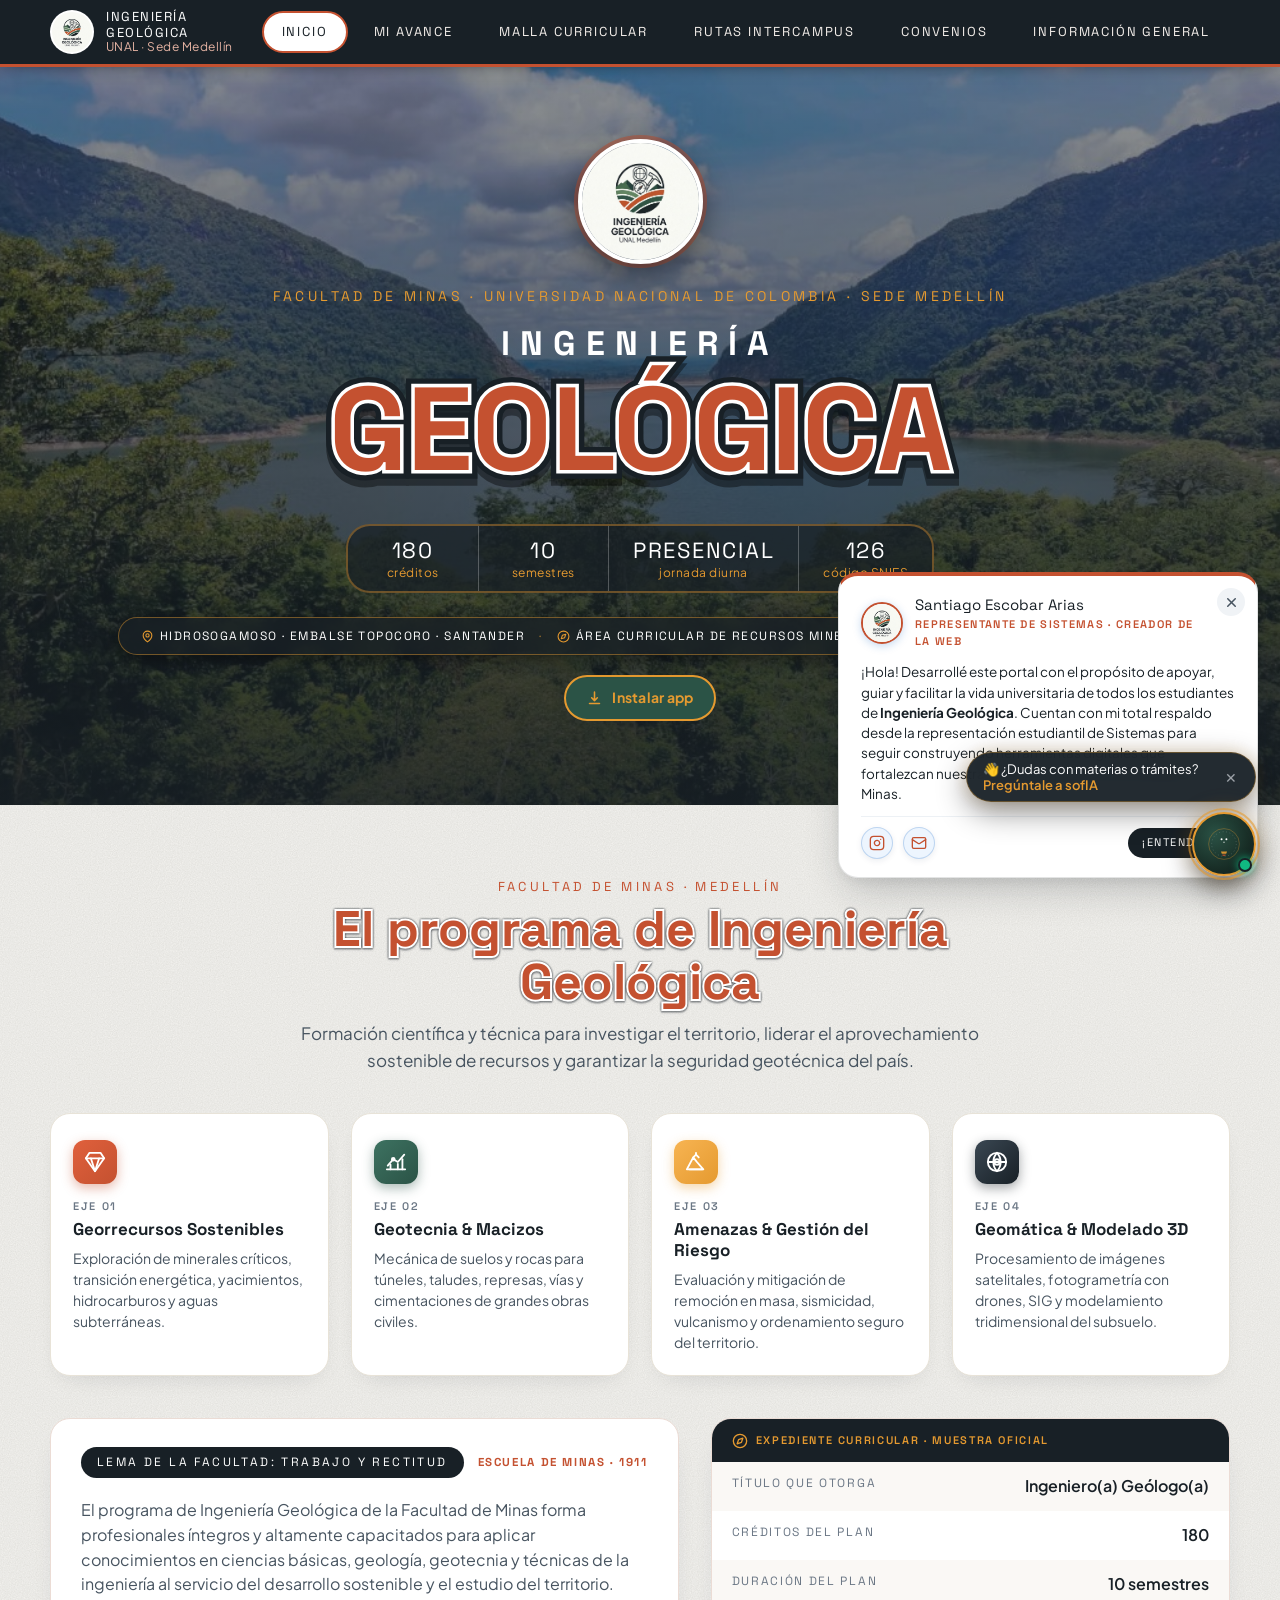
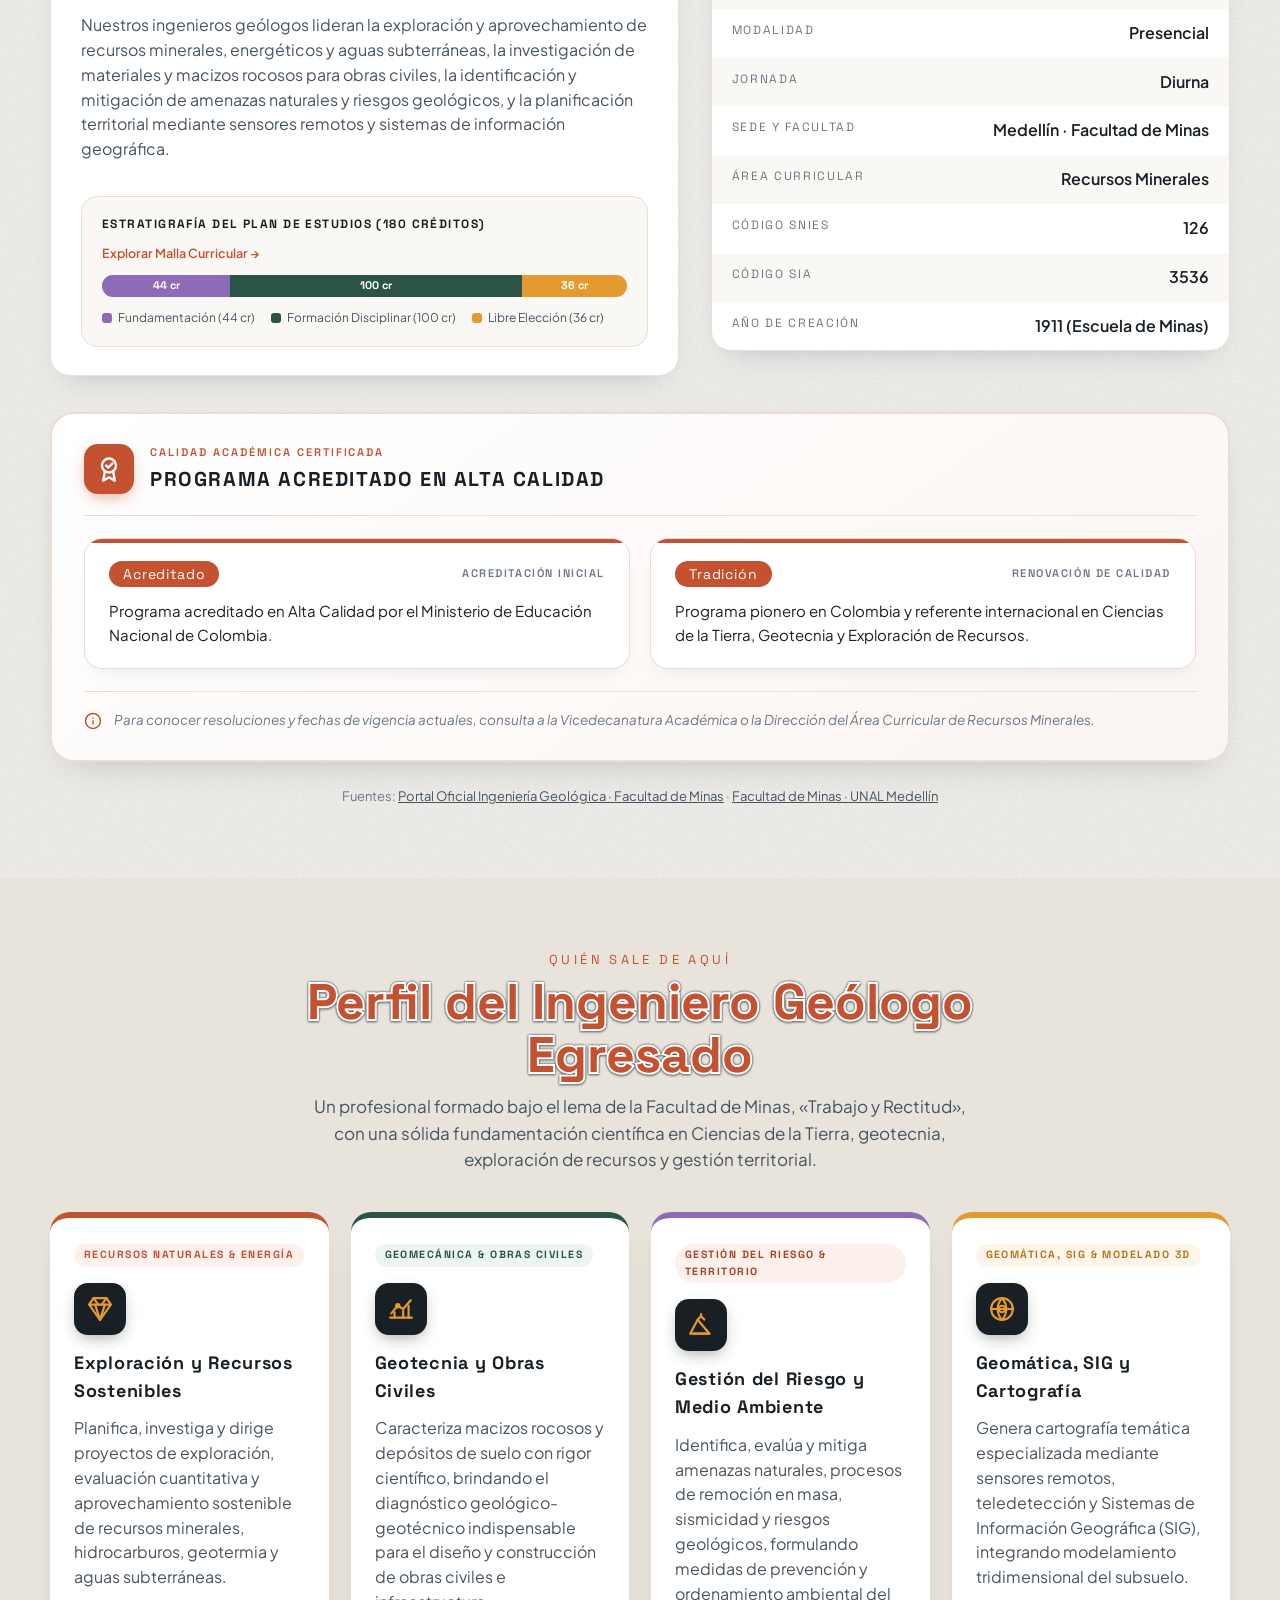
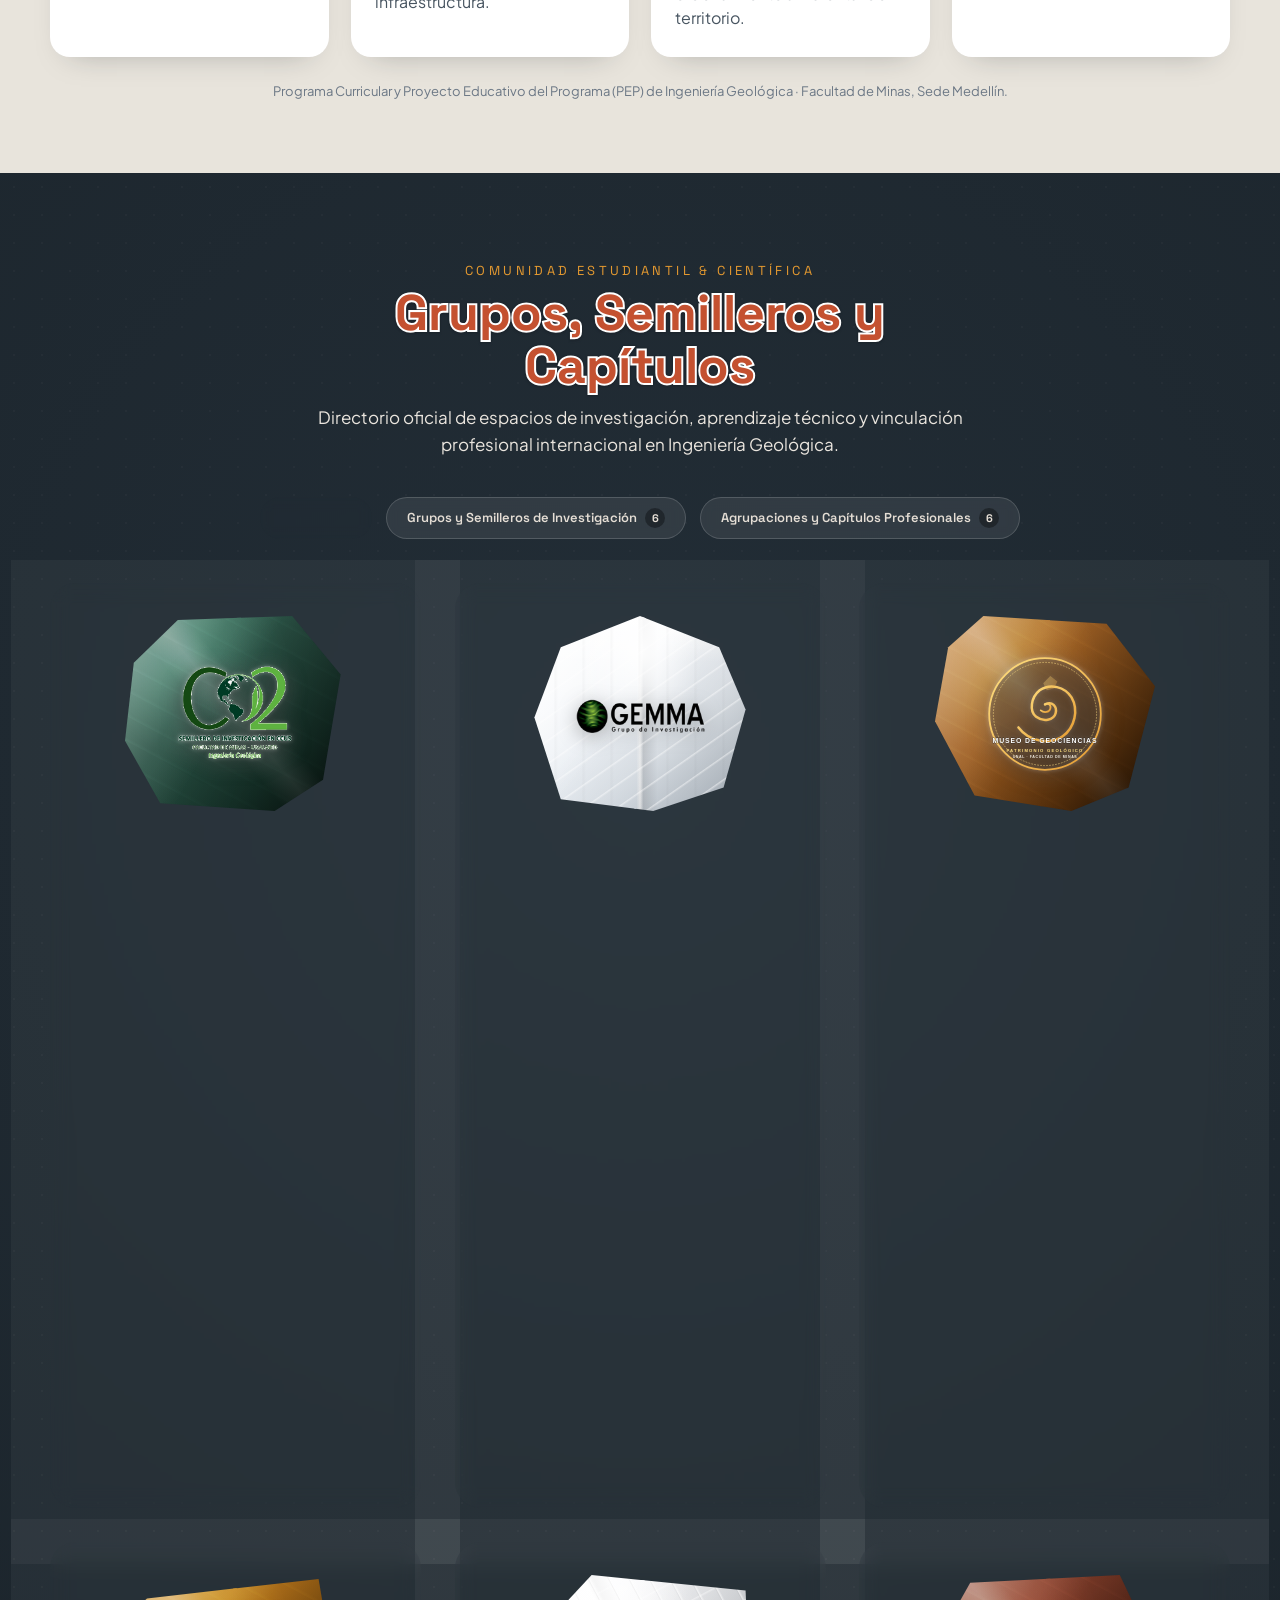
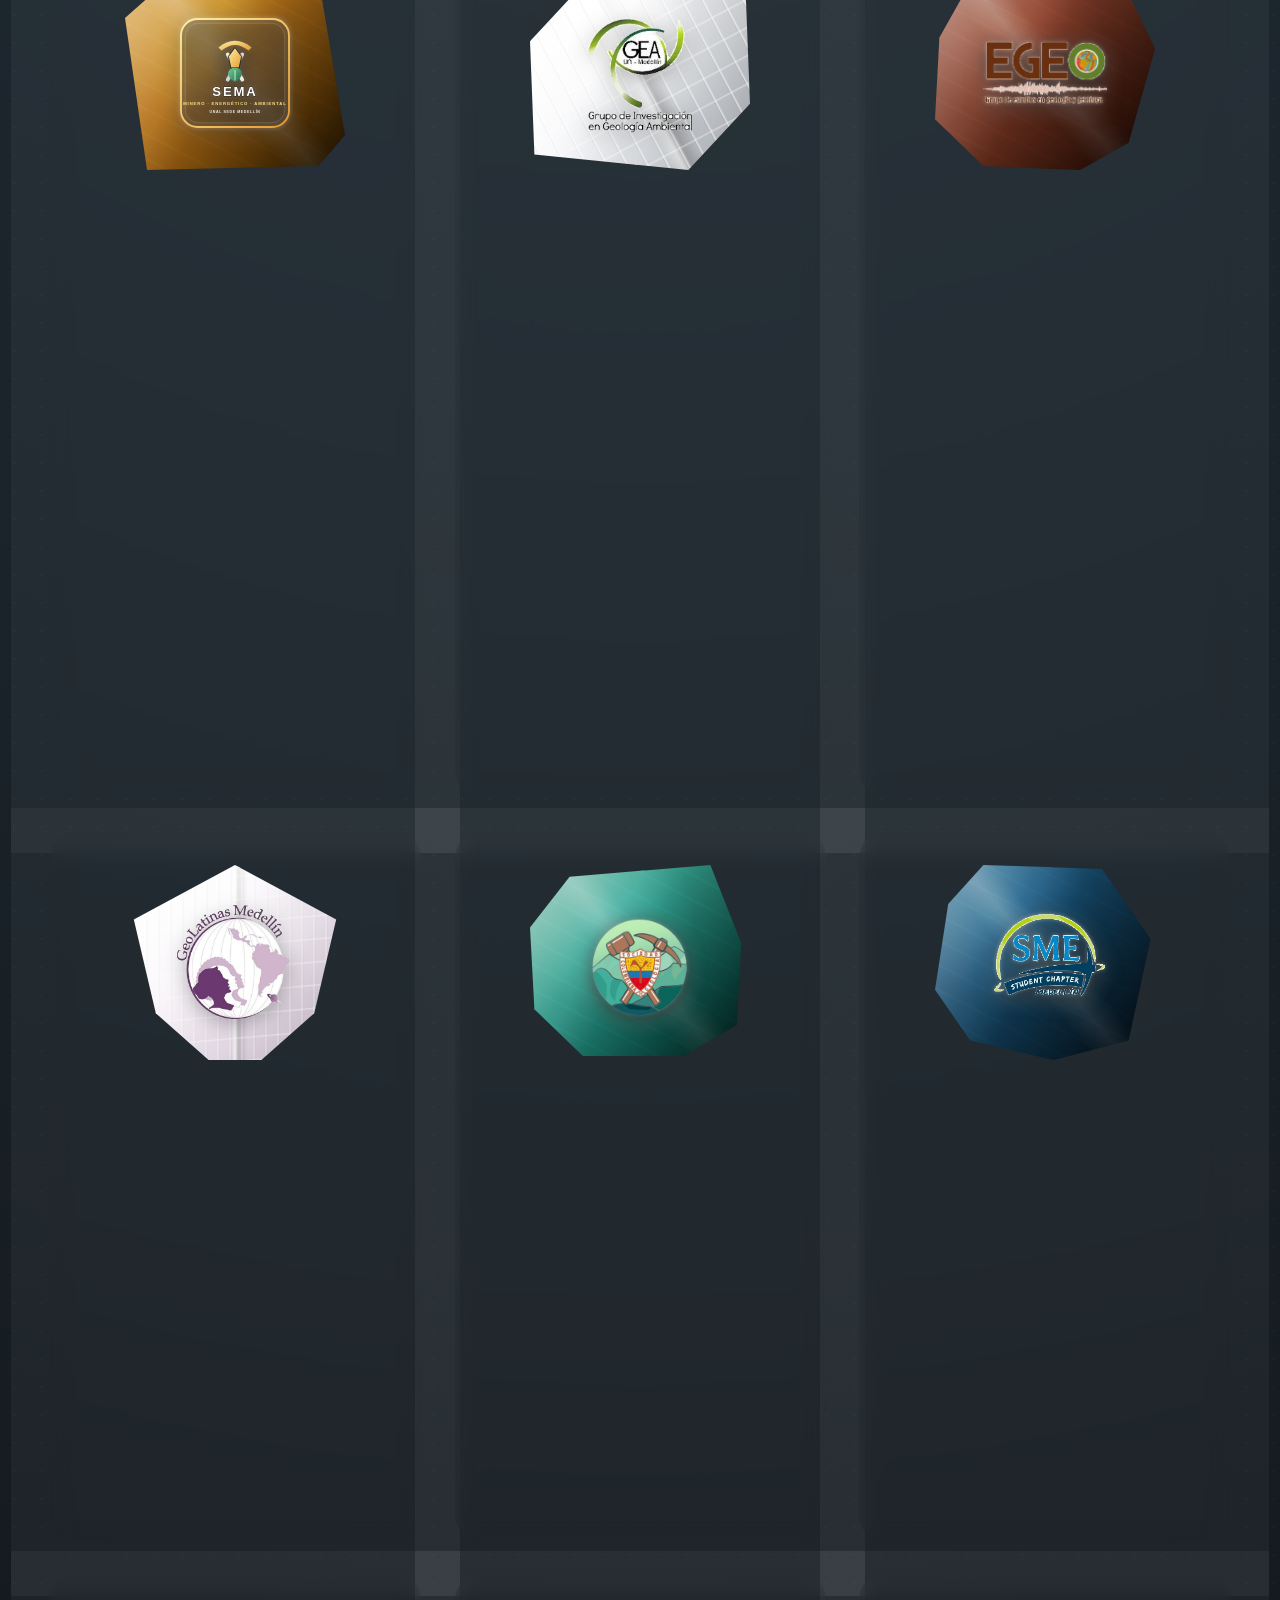
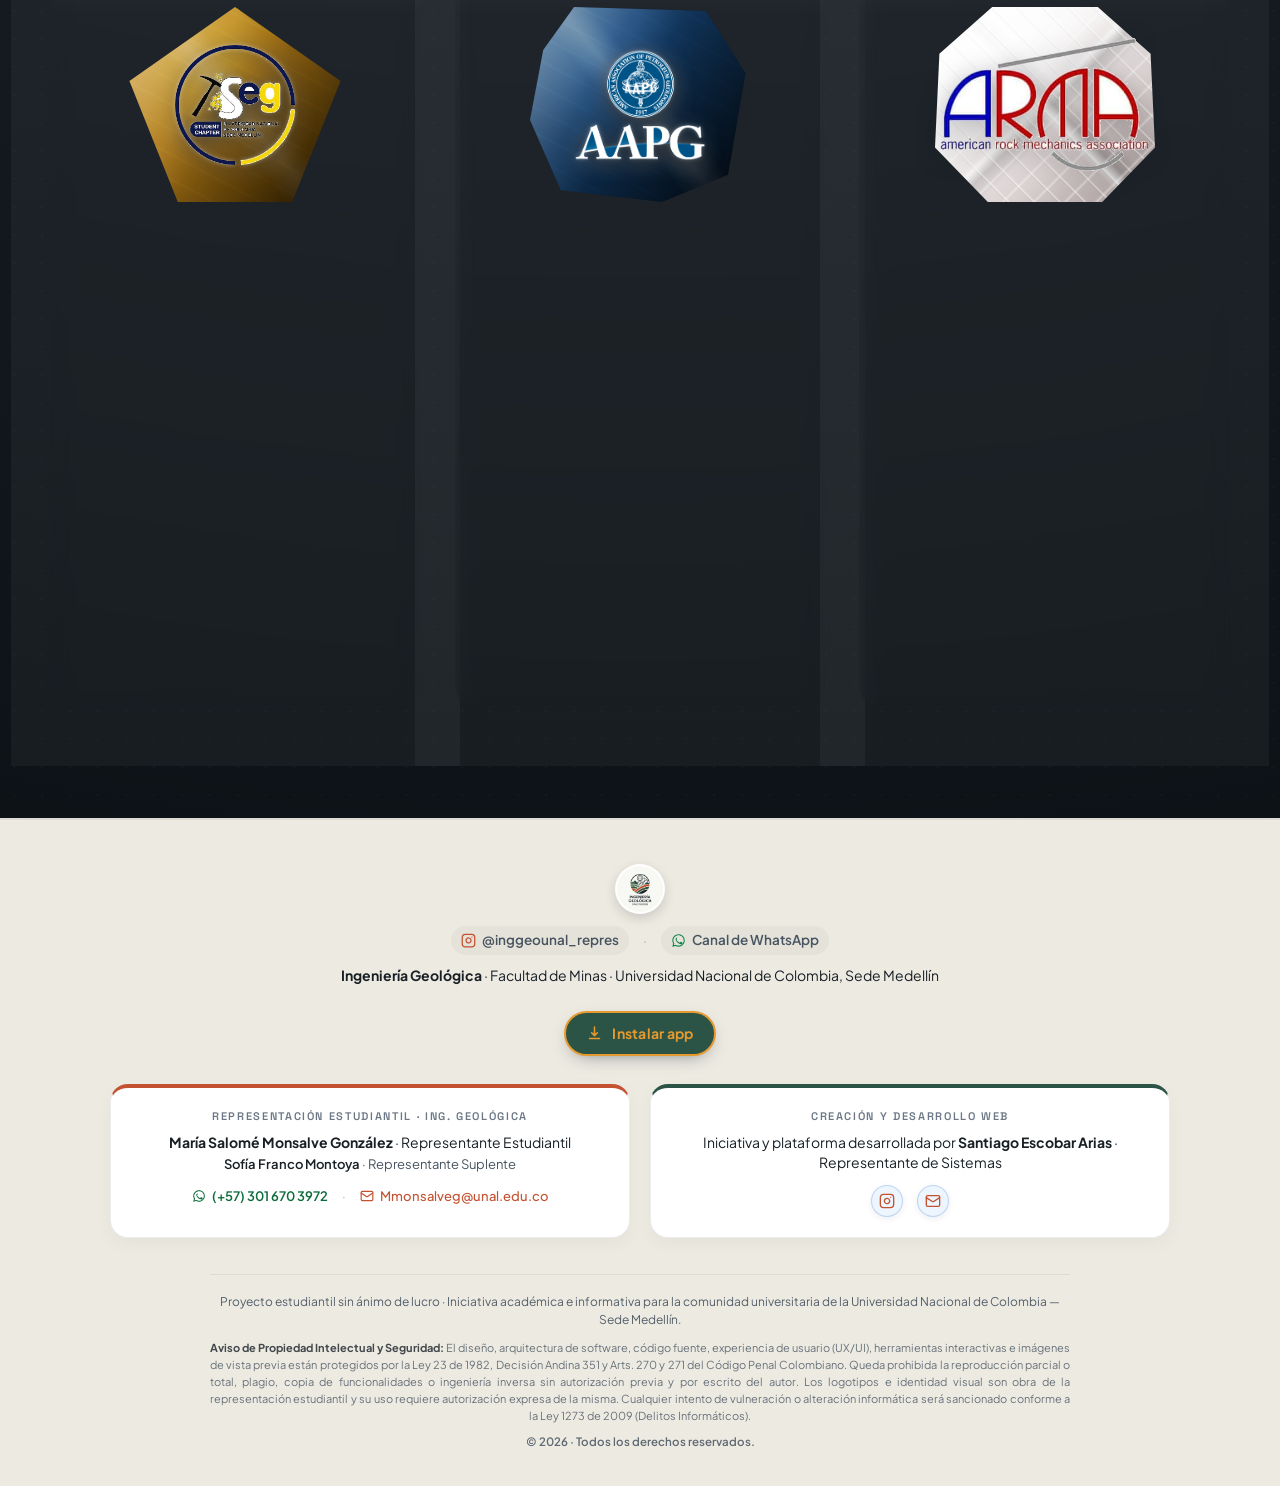
==== commit 04fd6eb2: "boton de instalar" ====
--- a/index.html
+++ b/index.html
@@ -17,6 +17,11 @@
   <meta name="signature" content="SEA-GEO-UNAL-2026-AUTH-9B4E7A">
   <meta name="copyright" content="Santiago Escobar Arias · Facultad de Minas · UNAL Sede Medellín">
   <link rel="icon" type="image/jpeg" href="img/logo-geologia.jpg">
+  <link rel="manifest" href="manifest.webmanifest">
+  <meta name="theme-color" content="#2B5346">
+  <link rel="apple-touch-icon" href="img/app/apple-touch-icon.png">
+  <meta name="apple-mobile-web-app-capable" content="yes">
+  <meta name="apple-mobile-web-app-title" content="Geológica UNAL">
   <link rel="preconnect" href="https://fonts.googleapis.com">
   <link rel="preconnect" href="https://fonts.gstatic.com" crossorigin>
   <link rel="stylesheet" href="https://fonts.googleapis.com/css2?family=Plus+Jakarta+Sans:wght@400;500;600;700&family=Space+Grotesk:wght@500;600;700&display=swap">
@@ -88,6 +93,7 @@
   <div id="pie"></div>
 
   <script src="js/comun.js"></script>
+  <script src="js/instalar.js"></script>
   <script src="js/inicio.js"></script>
 </body>
 </html>
--- a/css/base.css
+++ b/css/base.css
@@ -1161,3 +1161,36 @@
   margin: 0;
   opacity: 0.85;
 }
+
+/* =========================================================
+   Botón "Instalar app" y su ayuda
+   ========================================================= */
+.instalar-fila { display: flex; justify-content: center; margin-top: 14px; }
+.instalar-fila--portada { justify-content: center; margin: 20px 0 4px; }
+.instalar-btn {
+  display: inline-flex; align-items: center; gap: 9px;
+  padding: 10px 20px; border: 2px solid var(--accent-cta); border-radius: 999px;
+  background: var(--brand-mineral); color: var(--accent-cta);
+  font-family: var(--letra-texto); font-size: 14px; font-weight: 700; letter-spacing: .02em;
+  cursor: pointer; transition: background .15s, color .15s, transform .15s, box-shadow .15s;
+  box-shadow: 0 6px 18px -8px rgba(24, 32, 38, .55);
+}
+.instalar-btn svg { width: 17px; height: 17px; flex: none; }
+.instalar-btn:hover, .instalar-btn:focus-visible { background: var(--accent-cta); color: var(--text-primary); transform: translateY(-1px); }
+.instalar-btn:focus-visible { outline: 3px solid var(--brand-mineral); outline-offset: 3px; }
+
+.instalar-dialogo {
+  width: min(92vw, 420px); padding: 22px 24px; border: 2px solid var(--accent-cta); border-radius: 14px;
+  background: var(--text-primary); color: #eef1ee;
+  box-shadow: 0 30px 80px -20px rgba(0, 0, 0, .7);
+}
+.instalar-dialogo::backdrop { background: rgba(24, 32, 38, .75); backdrop-filter: blur(3px); }
+.instalar-dialogo__etiqueta { margin: 0 0 6px; font-size: 12px; font-weight: 600; letter-spacing: .1em; text-transform: uppercase; color: var(--accent-cta); }
+.instalar-dialogo__titulo { margin: 0 0 12px; font-family: var(--letra-universidad); font-size: 22px; color: #fff; }
+.instalar-dialogo__pasos { margin: 0 0 16px; padding-left: 22px; display: grid; gap: 8px; font-size: 15px; line-height: 1.5; }
+.instalar-dialogo__pasos b { color: #fff; }
+.instalar-dialogo__cerrar {
+  width: 100%; padding: 11px; border: 2px solid var(--accent-cta); border-radius: 999px; background: transparent;
+  color: var(--accent-cta); font-family: var(--letra-texto); font-size: 14px; font-weight: 700; cursor: pointer;
+}
+.instalar-dialogo__cerrar:hover, .instalar-dialogo__cerrar:focus-visible { background: var(--accent-cta); color: var(--text-primary); }
